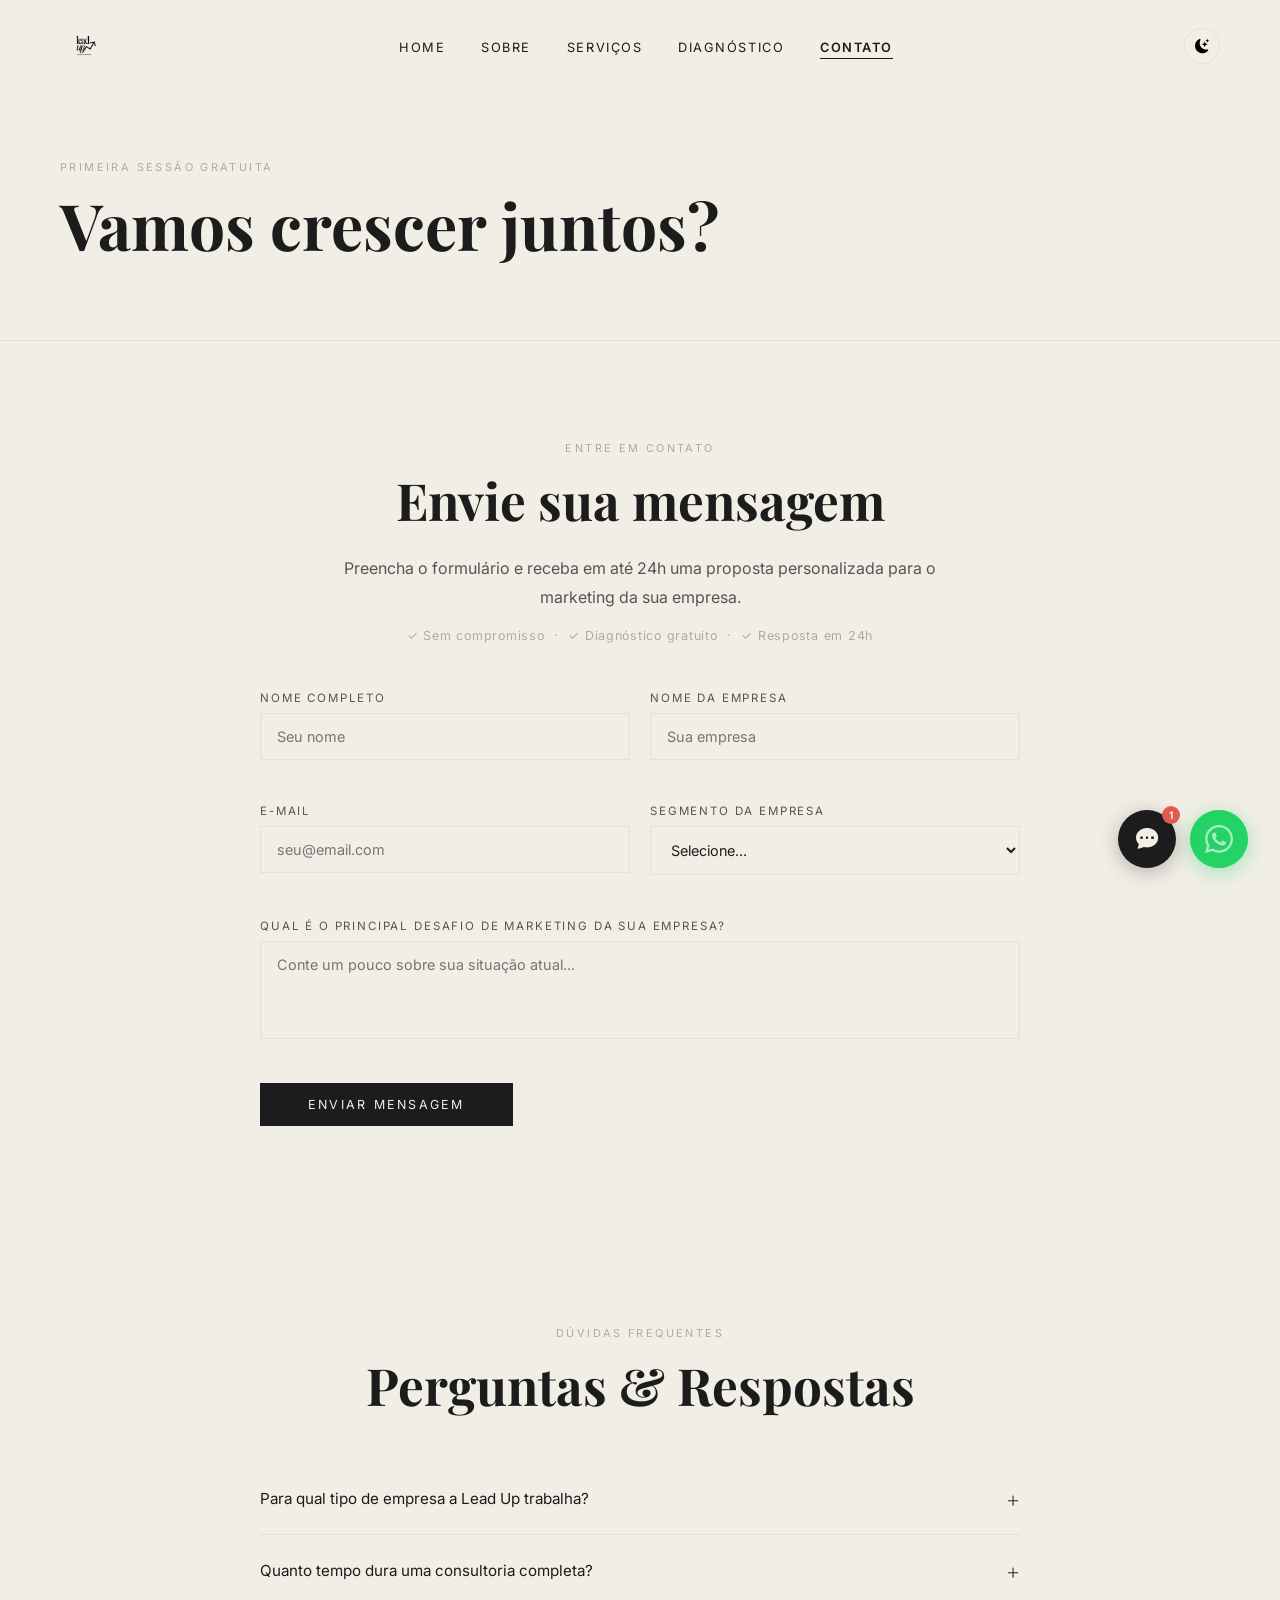
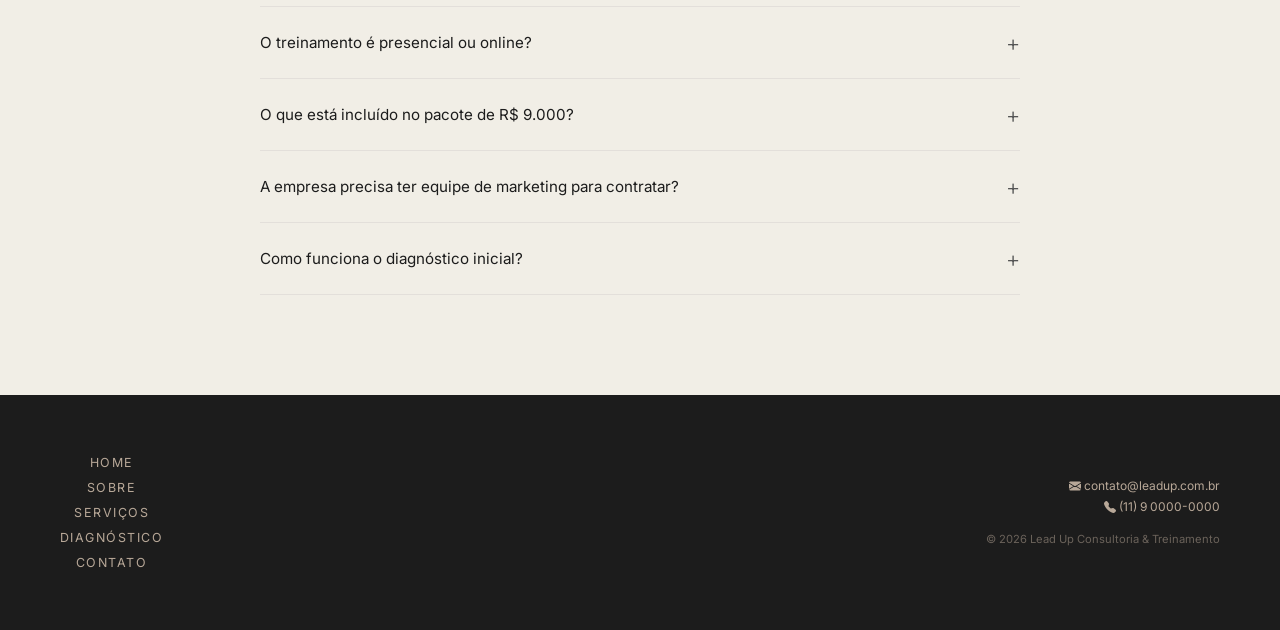
==== contato.html @ b9bf4597 "Initial commit: Lead Up marketing site Static multi-page site with services packages, virtual assist" ====
﻿<!DOCTYPE html>
<html lang="pt-BR">
<head>
  <meta charset="UTF-8" />
  <meta name="viewport" content="width=device-width, initial-scale=1.0" />
  <title>Contato — Lead Up</title>
  <link rel="preconnect" href="https://fonts.googleapis.com" />
  <link href="https://fonts.googleapis.com/css2?family=Playfair+Display:ital,wght@0,400;0,700;0,900;1,400&family=Inter:wght@300;400;500;600&display=swap" rel="stylesheet" />
    <link rel="icon" type="image/png" sizes="32x32" href="assets/favicons/favicon-32.png" />
  <link rel="icon" type="image/png" sizes="16x16" href="assets/favicons/favicon-16.png" />
  <link rel="apple-touch-icon" sizes="180x180" href="assets/favicons/favicon-180.png" /><link rel="stylesheet" href="assets/css/styles.css" />
  <link rel="stylesheet" href="https://cdn.jsdelivr.net/npm/bootstrap-icons@1.11.3/font/bootstrap-icons.min.css" />
</head>
<body>

  <div id="loader"><img src="assets/img/logo-transparent.png" alt="Lead Up" class="loader-logo" /></div>
  <div id="readProgress"></div>

  <nav id="navbar">
    <div class="nav-logo"><a href="index.html"><img src="assets/img/logo-transparent.png" alt="Lead Up" /></a></div>
    <ul class="nav-links">
      <li><a href="index.html">Home</a></li>
      <li><a href="sobre.html">Sobre</a></li>
      <li><a href="servicos.html">Serviços</a></li>
      <li><a href="diagnostico.html">Diagnóstico</a></li>
      <li><a href="contato.html">Contato</a></li>
    </ul>
    <div class="nav-actions">
      <button id="themeToggle" class="theme-toggle" title="Modo escuro"><span class="theme-icon"><i class="bi bi-moon-stars-fill"></i></span></button>
      <button id="navHamburger" class="nav-hamburger" aria-label="Menu"><span></span><span></span><span></span></button>
    </div>
  </nav>

  <div id="navMobile" class="nav-mobile">
    <button id="navMobileClose" class="nav-mobile-close"><i class="bi bi-x-lg"></i></button>
    <ul>
      <li><a href="index.html" class="mobile-link">Home</a></li>
      <li><a href="sobre.html" class="mobile-link">Sobre</a></li>
      <li><a href="servicos.html" class="mobile-link">Serviços</a></li>
      <li><a href="diagnostico.html" class="mobile-link">Diagnóstico</a></li>
      <li><a href="contato.html" class="mobile-link">Contato</a></li>
    </ul>
  </div>
  <div id="navOverlay" class="nav-overlay"></div>

  <!-- PAGE HEADER -->
  <div class="page-header">
    <div class="page-header-content reveal">
      <p class="section-label">Primeira sessão gratuita</p>
      <h1 class="page-header-title">Vamos crescer juntos?</h1>
    </div>
  </div>

  <!-- CONTATO -->
  <section id="contato">
    <div class="reveal" style="text-align:center">
      <p class="section-label">Entre em contato</p>
      <h2 class="section-title">Envie sua mensagem</h2>
      <p class="section-text" style="margin:0 auto 16px">Preencha o formulário e receba em até 24h uma proposta personalizada para o marketing da sua empresa.</p>
      <p class="contato-garantia reveal" style="transition-delay:.15s">✓ Sem compromisso &nbsp;·&nbsp; ✓ Diagnóstico gratuito &nbsp;·&nbsp; ✓ Resposta em 24h</p>
    </div>
    <form class="contato-form reveal" style="transition-delay:.2s" id="contatoForm" novalidate>
      <div class="contato-row">
        <div class="contato-field">
          <label for="nome">Nome completo</label>
          <input type="text" id="nome" name="nome" placeholder="Seu nome" />
          <span class="field-error" id="erroNome"></span>
        </div>
        <div class="contato-field">
          <label for="empresa">Nome da empresa</label>
          <input type="text" id="empresa" name="empresa" placeholder="Sua empresa" />
          <span class="field-error" id="erroEmpresa"></span>
        </div>
      </div>
      <div class="contato-row">
        <div class="contato-field">
          <label for="email">E-mail</label>
          <input type="email" id="email" name="email" placeholder="seu@email.com" />
          <span class="field-error" id="erroEmail"></span>
        </div>
        <div class="contato-field">
          <label for="segmento">Segmento da empresa</label>
          <select id="segmento" name="segmento">
            <option value="">Selecione...</option>
            <option>Comércio / Varejo</option>
            <option>Serviços</option>
            <option>Alimentação</option>
            <option>Saúde e Bem-estar</option>
            <option>Tecnologia</option>
            <option>Educação</option>
            <option>Outro</option>
          </select>
          <span class="field-error" id="erroSegmento"></span>
        </div>
      </div>
      <div class="contato-field">
        <label for="desafio">Qual é o principal desafio de marketing da sua empresa?</label>
        <textarea id="desafio" name="desafio" rows="4" placeholder="Conte um pouco sobre sua situação atual..."></textarea>
        <span class="field-error" id="erroDesafio"></span>
      </div>
      <button type="submit" class="contato-submit">Enviar mensagem</button>
    </form>
    <div class="contato-sucesso hidden" id="contatoSucesso">
      <div class="sucesso-icon">✓</div>
      <h3>Mensagem enviada!</h3>
      <p>Obrigado pelo interesse. Nossa equipe entrará em contato em breve.</p>
    </div>
  </section>

  <!-- FAQ -->
  <section id="faq" style="background:var(--cream)">
    <div class="reveal" style="text-align:center">
      <p class="section-label">Dúvidas frequentes</p>
      <h2 class="section-title">Perguntas &amp; Respostas</h2>
    </div>
    <div class="faq-list reveal" style="transition-delay:.2s; max-width:760px; margin:48px auto 0">
      <div class="faq-item">
        <button class="faq-question"><span>Para qual tipo de empresa a Lead Up trabalha?</span><span class="faq-icon">+</span></button>
        <div class="faq-answer"><p>Atendemos empresas de pequeno a médio porte de qualquer segmento — lojas, comércios, prestadores de serviço e negócios em crescimento que desejam estruturar ou melhorar seu marketing.</p></div>
      </div>
      <div class="faq-item">
        <button class="faq-question"><span>Quanto tempo dura uma consultoria completa?</span><span class="faq-icon">+</span></button>
        <div class="faq-answer"><p>O pacote completo inclui diagnóstico, planejamento, treinamento e acompanhamento. O tempo varia conforme a complexidade da empresa, mas geralmente entre 30 e 90 dias de atuação ativa.</p></div>
      </div>
      <div class="faq-item">
        <button class="faq-question"><span>O treinamento é presencial ou online?</span><span class="faq-icon">+</span></button>
        <div class="faq-answer"><p>Oferecemos as duas modalidades. Os workshops podem ser realizados presencialmente nas instalações da empresa cliente ou de forma remota, conforme a preferência do contratante.</p></div>
      </div>
      <div class="faq-item">
        <button class="faq-question"><span>O que está incluído no pacote de R$ 9.000?</span><span class="faq-icon">+</span></button>
        <div class="faq-answer"><p>O pacote contempla: diagnóstico completo, planejamento estratégico personalizado, treinamento da equipe com workshops práticos, acompanhamento contínuo e relatório de métricas e resultados.</p></div>
      </div>
      <div class="faq-item">
        <button class="faq-question"><span>A empresa precisa ter equipe de marketing para contratar?</span><span class="faq-icon">+</span></button>
        <div class="faq-answer"><p>Não. Trabalhamos tanto com empresas que ainda não têm equipe de marketing quanto com aquelas que precisam capacitar a equipe existente. O treinamento é adaptado ao nível atual de cada time.</p></div>
      </div>
      <div class="faq-item">
        <button class="faq-question"><span>Como funciona o diagnóstico inicial?</span><span class="faq-icon">+</span></button>
        <div class="faq-answer"><p>O diagnóstico é uma análise completa dos processos, canais de comunicação, presença digital e estratégias atuais. A partir dele, identificamos os principais pontos de melhoria e oportunidades de crescimento.</p></div>
      </div>
    </div>
  </section>

  <footer>
    <div class="footer-links"><a href="index.html">Home</a><a href="sobre.html">Sobre</a><a href="servicos.html">Serviços</a><a href="diagnostico.html">Diagnóstico</a><a href="contato.html">Contato</a></div>
    <div class="footer-contact"><p><i class="bi bi-envelope-fill"></i> contato@leadup.com.br</p><p><i class="bi bi-telephone-fill"></i> (11) 9 0000-0000</p><p style="margin-top:12px; opacity:.5; font-size:.7rem">© 2026 Lead Up Consultoria &amp; Treinamento</p></div>
  </footer>

  <a class="whatsapp-btn" href="https://wa.me/5511900000000" target="_blank" title="WhatsApp">
    <svg viewBox="0 0 24 24" fill="currentColor" width="28" height="28"><path d="M17.472 14.382c-.297-.149-1.758-.867-2.03-.967-.273-.099-.471-.148-.67.15-.197.297-.767.966-.94 1.164-.173.199-.347.223-.644.075-.297-.15-1.255-.463-2.39-1.475-.883-.788-1.48-1.761-1.653-2.059-.173-.297-.018-.458.13-.606.134-.133.298-.347.446-.52.149-.174.198-.298.298-.497.099-.198.05-.371-.025-.52-.075-.149-.669-1.612-.916-2.207-.242-.579-.487-.5-.669-.51-.173-.008-.371-.01-.57-.01-.198 0-.52.074-.792.372-.272.297-1.04 1.016-1.04 2.479 0 1.462 1.065 2.875 1.213 3.074.149.198 2.096 3.2 5.077 4.487.709.306 1.262.489 1.694.625.712.227 1.36.195 1.871.118.571-.085 1.758-.719 2.006-1.413.248-.694.248-1.289.173-1.413-.074-.124-.272-.198-.57-.347m-5.421 7.403h-.004a9.87 9.87 0 01-5.031-1.378l-.361-.214-3.741.982.998-3.648-.235-.374a9.86 9.86 0 01-1.51-5.26c.001-5.45 4.436-9.884 9.888-9.884 2.64 0 5.122 1.03 6.988 2.898a9.825 9.825 0 012.893 6.994c-.003 5.45-4.437 9.884-9.885 9.884m8.413-18.297A11.815 11.815 0 0012.05 0C5.495 0 .16 5.335.157 11.892c0 2.096.547 4.142 1.588 5.945L.057 24l6.305-1.654a11.882 11.882 0 005.683 1.448h.005c6.554 0 11.89-5.335 11.893-11.893a11.821 11.821 0 00-3.48-8.413z"/></svg>
    <span class="whatsapp-pulse"></span>
  </a>

  <script src="assets/js/script.js"></script>
  <script src="assets/js/chatbot.js"></script>
</body>
</html>
---- assets/css/styles.css ----
/* dark mode placeholder — real block comes after :root */

/* ── RESET & BASE ── */
*, *::before, *::after { box-sizing: border-box; margin: 0; padding: 0; }

:root {
  --cream:   #F1EEE6;
  --cream2:  #E3DFDA;
  --black:   #1C1C1C;
  --gray:    #555555;
  --light:   #F1EEE6;
  --accent:  #B8A898;
}

html { scroll-behavior: smooth; }

/* ── DARK MODE — deve vir DEPOIS de :root para sobrescrever ── */
html[data-theme="dark"] {
  --cream:  #1A1714;
  --cream2: #2A2520;
  --black:  #EDE9E2;
  --gray:   #9A9490;
  --light:  #1A1714;
  --accent: #7A6A5A;
}
html[data-theme="dark"] #diferencial,
html[data-theme="dark"] #sustentabilidade,
html[data-theme="dark"] footer { background: #0C0A08; }
html[data-theme="dark"] #diferencial,
html[data-theme="dark"] #diferencial .section-title,
html[data-theme="dark"] #diferencial .dif-item h3 { color: #EDE9E2; }
html[data-theme="dark"] #diferencial .section-label,
html[data-theme="dark"] #diferencial .section-text,
html[data-theme="dark"] #diferencial .dif-item p { color: #9A9490; }
html[data-theme="dark"] .loader-logo { filter: invert(1); }
html[data-theme="dark"] footer img { filter: invert(1); opacity: .7; }
html[data-theme="dark"] .whatsapp-btn { box-shadow: 0 4px 20px rgba(37,211,102,.25); }
html[data-theme="dark"] .membro-avatar { background: var(--cream2); color: var(--black); }
html[data-theme="dark"] nav.scrolled {
  background: rgba(20, 17, 14, 0.95);
  box-shadow: 0 1px 20px rgba(0,0,0,.4);
}
/* Logo: inverte para branco no modo escuro e no footer (fundo escuro) */
html[data-theme="dark"] .nav-logo img,
html[data-theme="dark"] .hero-logo,
html[data-theme="dark"] .loader-logo,
html[data-theme="dark"] .nav-mobile img { filter: invert(1); }

body {
  font-family: 'Inter', sans-serif;
  background: var(--light);
  color: var(--black);
  overflow-x: hidden;
}

/* ── LOADING SCREEN ── */
#loader {
  position: fixed;
  inset: 0;
  background: var(--cream);
  z-index: 9999;
  display: flex;
  align-items: center;
  justify-content: center;
  transition: opacity .7s ease, visibility .7s ease;
}
#loader.hidden { opacity: 0; visibility: hidden; pointer-events: none; }
.loader-logo {
  width: 200px;
  animation: loaderPop .9s ease both;
}
@keyframes loaderPop {
  0%   { opacity: 0; transform: scale(.85); }
  60%  { opacity: 1; transform: scale(1.04); }
  100% { opacity: 1; transform: scale(1); }
}

/* ── PROGRESS BAR ── */
#readProgress {
  position: fixed;
  top: 0; left: 0;
  height: 2px;
  width: 0%;
  background: var(--black);
  z-index: 300;
  transition: width .1s linear;
}

/* ── NAVBAR ── */
nav {
  position: fixed;
  top: 0; left: 0; right: 0;
  z-index: 100;
  padding: 20px 60px;
  display: flex;
  align-items: center;
  justify-content: space-between;
  transition: all .4s ease;
}
nav.scrolled {
  background: rgba(240,237,230,.95);
  backdrop-filter: blur(12px);
  padding: 14px 60px;
  box-shadow: 0 1px 20px rgba(0,0,0,.08);
}
.nav-logo img { height: 48px; }
.nav-links { display: flex; gap: 36px; list-style: none; }
.nav-links a {
  text-decoration: none;
  font-size: .8rem;
  letter-spacing: .12em;
  text-transform: uppercase;
  color: var(--black);
  position: relative;
  padding-bottom: 4px;
}
.nav-links a::after {
  content: '';
  position: absolute;
  bottom: 0; left: 0;
  width: 0; height: 1px;
  background: var(--black);
  transition: width .3s ease;
}
.nav-links a:hover::after { width: 100%; }

/* ── THEME TOGGLE + HAMBURGER ── */
.nav-actions { display: flex; align-items: center; gap: 12px; }
.theme-toggle {
  background: none;
  border: 1.5px solid var(--cream2);
  width: 36px; height: 36px;
  border-radius: 50%;
  cursor: pointer;
  font-size: .9rem;
  display: flex; align-items: center; justify-content: center;
  transition: border-color .3s, background .3s;
}
.theme-toggle:hover { background: var(--cream2); }
.nav-hamburger {
  display: none;
  flex-direction: column;
  justify-content: space-between;
  width: 26px; height: 18px;
  background: none;
  border: none;
  cursor: pointer;
  padding: 0;
}
.nav-hamburger span {
  display: block;
  height: 1.5px;
  background: var(--black);
  transition: all .3s ease;
}

/* ── MOBILE MENU ── */
.nav-mobile {
  position: fixed;
  top: 0; right: 0;
  width: min(320px, 85vw);
  height: 100vh;
  background: var(--light);
  z-index: 500;
  padding: 64px 40px 40px;
  transform: translateX(100%);
  transition: transform .4s cubic-bezier(.16,1,.3,1);
  display: flex;
  flex-direction: column;
}
.nav-mobile.open { transform: translateX(0); }
.nav-mobile ul { list-style: none; display: flex; flex-direction: column; gap: 8px; margin-top: 16px; }
.nav-mobile ul li a {
  display: block;
  text-decoration: none;
  font-family: 'Playfair Display', serif;
  font-size: 1.5rem;
  color: var(--black);
  padding: 10px 0;
  border-bottom: 1px solid var(--cream2);
  transition: color .2s;
}
.nav-mobile ul li a:hover { color: var(--accent); }
.nav-mobile-close {
  position: absolute;
  top: 20px; right: 20px;
  background: none;
  border: none;
  font-size: 1.3rem;
  cursor: pointer;
  color: var(--gray);
}
.nav-overlay {
  position: fixed;
  inset: 0;
  background: rgba(0,0,0,.4);
  z-index: 499;
  opacity: 0;
  visibility: hidden;
  transition: opacity .4s, visibility .4s;
}
.nav-overlay.open { opacity: 1; visibility: visible; }

/* ── HERO ── */
#hero {
  height: 100vh;
  background: var(--cream);
  display: flex;
  flex-direction: column;
  align-items: center;
  justify-content: center;
  text-align: center;
  position: relative;
  overflow: hidden;
}
.hero-bg-text {
  position: absolute;
  font-family: 'Playfair Display', serif;
  font-size: clamp(80px, 18vw, 220px);
  font-weight: 900;
  color: rgba(0,0,0,.04);
  user-select: none;
  letter-spacing: -.02em;
  white-space: nowrap;
}
.hero-content { position: relative; z-index: 2; }
.hero-logo {
  width: clamp(160px, 22vw, 280px);
  margin-bottom: 40px;
  animation: fadeDown .9s ease both;
}
.hero-tagline {
  font-family: 'Playfair Display', serif;
  font-size: clamp(1.1rem, 2.8vw, 2rem);
  font-style: italic;
  color: var(--black);
  max-width: 640px;
  line-height: 1.5;
  animation: fadeUp 1s .3s ease both;
}
.hero-sub {
  margin-top: 16px;
  font-size: .85rem;
  letter-spacing: .16em;
  text-transform: uppercase;
  color: var(--gray);
  animation: fadeUp 1s .5s ease both;
}
.hero-cta {
  margin-top: 48px;
  display: inline-block;
  padding: 14px 40px;
  border: 1.5px solid var(--black);
  text-decoration: none;
  font-size: .78rem;
  letter-spacing: .18em;
  text-transform: uppercase;
  color: var(--black);
  transition: all .3s;
  animation: fadeUp 1s .7s ease both;
}
.hero-cta:hover { background: var(--black); color: var(--cream); }

.scroll-indicator {
  position: absolute;
  bottom: 36px;
  display: flex;
  flex-direction: column;
  align-items: center;
  gap: 8px;
  animation: pulse 2s infinite;
}
.scroll-indicator span {
  font-size: .65rem;
  letter-spacing: .2em;
  text-transform: uppercase;
  color: var(--gray);
}
.scroll-line {
  width: 1px;
  height: 40px;
  background: linear-gradient(to bottom, var(--black), transparent);
}

/* ── SECTIONS COMMON ── */
section { padding: 100px 60px; }
.section-label {
  font-size: .68rem;
  letter-spacing: .22em;
  text-transform: uppercase;
  color: var(--accent);
  margin-bottom: 16px;
}
.section-title {
  font-family: 'Playfair Display', serif;
  font-size: clamp(2rem, 4vw, 3.2rem);
  line-height: 1.15;
  margin-bottom: 24px;
}
.section-text {
  font-size: 1rem;
  color: var(--gray);
  line-height: 1.8;
  max-width: 620px;
}
.reveal {
  opacity: 0;
  transform: translateY(36px);
  transition: opacity .7s ease, transform .7s ease;
}
.reveal.visible { opacity: 1; transform: none; }

/* ── PAGE HEADER (páginas internas) ── */
.page-header {
  background: var(--cream);
  padding: 160px 60px 80px;
  border-bottom: 1px solid var(--cream2);
}
.page-header-content { max-width: 700px; }
.page-header-title {
  font-family: 'Playfair Display', serif;
  font-size: clamp(2.4rem, 5vw, 4rem);
  line-height: 1.1;
  margin-top: 12px;
}

/* ── NAV ACTIVE LINK ── */
.nav-links a.nav-active::after { width: 100%; }
.nav-links a.nav-active { font-weight: 600; }

/* ── HERO CTAs ── */
.hero-ctas { display: flex; gap: 16px; justify-content: center; flex-wrap: wrap; margin-top: 48px; animation: fadeUp 1s .7s ease both; }
.hero-cta-primary {
  background: var(--black);
  color: var(--cream) !important;
  border-color: var(--black);
}
.hero-cta-primary:hover { opacity: .85; background: var(--black); }
.hero-cta-secondary { background: transparent; }

/* ── BENEFITS BAR ── */
.benefits-bar {
  background: var(--black);
  color: var(--cream);
  display: flex;
  align-items: center;
  justify-content: center;
  flex-wrap: wrap;
  gap: 0;
  padding: 20px 60px;
}
.benefit-item {
  display: flex;
  align-items: center;
  gap: 10px;
  padding: 8px 32px;
  font-size: .82rem;
  letter-spacing: .04em;
}
.benefit-icon { font-size: 1rem; }
.benefit-sep { width: 1px; height: 24px; background: rgba(255,255,255,.15); }

/* ── PARA QUEM É ── */
#para-quem { background: var(--cream); }
.pq-grid {
  display: grid;
  grid-template-columns: repeat(3, 1fr);
  gap: 20px;
  margin-top: 48px;
}
.pq-card {
  background: var(--light);
  border: 1px solid var(--cream2);
  padding: 28px 24px;
  display: flex;
  align-items: flex-start;
  gap: 16px;
  transition: transform .3s, box-shadow .3s;
}
.pq-card:hover { transform: translateY(-4px); box-shadow: 0 12px 28px rgba(0,0,0,.07); }
.pq-icon { font-size: 1.6rem; flex-shrink: 0; }
.pq-card p { font-size: .88rem; color: var(--gray); line-height: 1.6; }
.pq-card strong { color: var(--black); }

/* ── CTA STRIP ── */
.cta-strip {
  background: var(--black);
  color: var(--cream);
  padding: 48px 60px;
  display: flex;
  align-items: center;
  justify-content: space-between;
  gap: 32px;
  flex-wrap: wrap;
}
.cta-strip p {
  font-family: 'Playfair Display', serif;
  font-size: clamp(1.1rem, 2.5vw, 1.6rem);
  font-style: italic;
  max-width: 500px;
}
.cta-strip .hero-cta-primary { border-color: var(--cream); background: var(--cream); color: var(--black) !important; white-space: nowrap; }
.cta-strip .hero-cta-primary:hover { background: transparent; color: var(--cream) !important; }

/* ── CTA INLINE ── */
.cta-inline {
  display: inline-block;
  margin-top: 28px;
  font-size: .82rem;
  letter-spacing: .14em;
  text-transform: uppercase;
  text-decoration: none;
  color: var(--black);
  border-bottom: 1px solid var(--black);
  padding-bottom: 2px;
  transition: opacity .2s;
}
.cta-inline:hover { opacity: .6; }

/* ── DEPOIMENTOS ── */
#depoimentos { background: var(--light); }
.dep-grid {
  display: grid;
  grid-template-columns: repeat(3, 1fr);
  gap: 28px;
  margin-top: 56px;
}
.dep-card {
  background: var(--cream);
  border: 1px solid var(--cream2);
  padding: 36px 28px;
  display: flex;
  flex-direction: column;
  gap: 16px;
  transition: transform .3s, box-shadow .3s;
}
.dep-card:hover { transform: translateY(-4px); box-shadow: 0 16px 40px rgba(0,0,0,.07); }
.dep-stars { color: #C8A96E; font-size: 1rem; letter-spacing: 2px; }
.dep-text {
  font-family: 'Playfair Display', serif;
  font-style: italic;
  font-size: .95rem;
  line-height: 1.7;
  color: var(--black);
  flex: 1;
}
.dep-author { display: flex; align-items: center; gap: 12px; margin-top: 8px; }
.dep-avatar {
  width: 44px; height: 44px;
  border-radius: 50%;
  background: var(--black);
  color: var(--cream);
  display: flex; align-items: center; justify-content: center;
  font-family: 'Playfair Display', serif;
  font-size: .85rem;
  flex-shrink: 0;
}
.dep-author strong { display: block; font-size: .88rem; }
.dep-author span { font-size: .75rem; color: var(--accent); }

/* ── CONTATO GARANTIA ── */
.contato-garantia {
  font-size: .78rem;
  color: var(--accent);
  letter-spacing: .06em;
  margin-bottom: 48px;
}

/* ── FOOTER ── */
footer {
  background: var(--black);
  color: var(--cream);
  padding: 60px;
  display: grid;
  grid-template-columns: 1fr auto 1fr;
  align-items: center;
  gap: 40px;
}
footer img { height: 40px; filter: invert(1); opacity: .8; }
.footer-brand { display: flex; flex-direction: column; gap: 12px; }
.footer-slogan { font-family: 'Playfair Display', serif; font-style: italic; font-size: .85rem; color: var(--accent); max-width: 180px; line-height: 1.5; }
.footer-links { display: flex; flex-direction: column; align-items: center; gap: 10px; }
.footer-links a { text-decoration: none; font-size: .78rem; letter-spacing: .12em; text-transform: uppercase; color: var(--accent); transition: color .2s; }
.footer-links a:hover { color: var(--cream); }
.footer-contact { text-align: right; font-size: .82rem; color: var(--accent); display: flex; flex-direction: column; gap: 6px; }

/* ── MARKETING EVOLUTION TIMELINE ── */
#marketing-evo { background: var(--cream); overflow: hidden; }
.evo-timeline {
  display: flex;
  gap: 0;
  overflow-x: auto;
  padding-bottom: 20px;
  scroll-snap-type: x mandatory;
  -webkit-overflow-scrolling: touch;
  cursor: grab;
}
.evo-timeline:active { cursor: grabbing; }
.evo-timeline::-webkit-scrollbar { height: 3px; }
.evo-timeline::-webkit-scrollbar-track { background: var(--cream2); }
.evo-timeline::-webkit-scrollbar-thumb { background: var(--black); }
.evo-item {
  flex: 0 0 clamp(220px, 28vw, 300px);
  scroll-snap-align: start;
  display: flex;
  flex-direction: column;
  align-items: center;
  padding: 0 16px;
  position: relative;
}
.evo-item::before {
  content: '';
  position: absolute;
  top: 10px;
  left: 50%; right: -50%;
  height: 1px;
  background: var(--cream2);
  z-index: 0;
}
.evo-item:last-child::before { display: none; }
.evo-dot {
  width: 20px; height: 20px;
  border-radius: 50%;
  border: 2px solid var(--cream2);
  background: var(--cream);
  margin-bottom: 24px;
  position: relative;
  z-index: 1;
  transition: all .3s;
}
.evo-leadup .evo-dot {
  background: var(--black);
  border-color: var(--black);
  width: 26px; height: 26px;
}
.evo-card {
  background: var(--light);
  border: 1px solid var(--cream2);
  padding: 24px 20px;
  width: 100%;
  transition: transform .3s, box-shadow .3s;
  cursor: pointer;
}
.evo-item:hover .evo-dot { background: var(--black); border-color: var(--black); }
.evo-item:hover .evo-card { transform: translateY(-4px); box-shadow: 0 12px 32px rgba(0,0,0,.08); }
.evo-version {
  font-family: 'Playfair Display', serif;
  font-size: 2rem;
  font-weight: 900;
  opacity: .15;
  display: block;
  margin-bottom: 8px;
}
.evo-leadup .evo-version { opacity: .8; }
.evo-title {
  font-family: 'Playfair Display', serif;
  font-size: 1rem;
  margin-bottom: 4px;
}
.evo-era { font-size: .7rem; letter-spacing: .12em; text-transform: uppercase; color: var(--accent); margin-bottom: 12px; }
.evo-desc { font-size: .8rem; color: var(--gray); line-height: 1.6; }
.evo-leadup .evo-card { border-color: var(--black); background: var(--black); }
.evo-leadup .evo-title,
.evo-leadup .evo-desc { color: var(--cream); }
.evo-leadup .evo-era { color: var(--accent); }

/* ── SOBRE ── */
#sobre {
  background: var(--light);
  display: grid;
  grid-template-columns: 1fr 1fr;
  gap: 80px;
  align-items: center;
}
.sobre-quote {
  font-family: 'Playfair Display', serif;
  font-size: clamp(1.4rem, 3vw, 2.2rem);
  font-style: italic;
  line-height: 1.4;
  position: relative;
  padding-left: 28px;
}
.sobre-quote::before {
  content: '';
  position: absolute;
  left: 0; top: 8px;
  width: 3px; height: calc(100% - 16px);
  background: var(--black);
}

/* ── PROCESSO ── */
#processo { background: var(--cream); }
.processo-steps {
  display: flex;
  gap: 0;
  margin-top: 60px;
  position: relative;
}
.processo-steps::before {
  content: '';
  position: absolute;
  top: 28px; left: 28px; right: 28px;
  height: 1px;
  background: var(--black);
}
.step {
  flex: 1;
  display: flex;
  flex-direction: column;
  align-items: center;
  text-align: center;
  padding: 0 16px;
}
.step-num {
  width: 56px; height: 56px;
  border-radius: 50%;
  background: var(--black);
  color: var(--cream);
  display: flex; align-items: center; justify-content: center;
  font-family: 'Playfair Display', serif;
  font-size: 1.1rem;
  margin-bottom: 20px;
  position: relative;
  z-index: 2;
  transition: transform .3s;
}
.step:hover .step-num { transform: scale(1.15); }
.step-title {
  font-family: 'Playfair Display', serif;
  font-size: 1rem;
  margin-bottom: 8px;
}
.step-desc { font-size: .82rem; color: var(--gray); line-height: 1.6; }

/* ── MVV ── */
#mvv { background: var(--light); }
.mvv-grid {
  display: grid;
  grid-template-columns: repeat(3, 1fr);
  gap: 32px;
  margin-top: 60px;
}
.mvv-card {
  padding: 40px 32px;
  border: 1px solid var(--cream2);
  background: var(--cream);
  position: relative;
  overflow: hidden;
  transition: transform .3s, box-shadow .3s;
}
.mvv-card::before {
  content: '';
  position: absolute;
  bottom: 0; left: 0;
  width: 100%; height: 3px;
  background: var(--black);
  transform: scaleX(0);
  transform-origin: left;
  transition: transform .4s ease;
}
.mvv-card:hover { transform: translateY(-6px); box-shadow: 0 20px 50px rgba(0,0,0,.08); }
.mvv-card:hover::before { transform: scaleX(1); }
.mvv-icon { font-size: 2rem; margin-bottom: 20px; }
.mvv-card h3 {
  font-family: 'Playfair Display', serif;
  font-size: 1.4rem;
  margin-bottom: 16px;
}
.mvv-card p { font-size: .88rem; color: var(--gray); line-height: 1.7; }
.values-list { list-style: none; }
.values-list li {
  font-size: .88rem;
  color: var(--gray);
  padding: 6px 0;
  border-bottom: 1px solid var(--cream2);
  display: flex;
  align-items: center;
  gap: 10px;
}
.values-list li::before { content: '→'; font-size: .7rem; }

/* ── DIFERENCIAL ── */
#diferencial { background: var(--black); color: var(--cream); }
#diferencial .section-label { color: var(--accent); }
#diferencial .section-title { color: var(--cream); }
#diferencial .section-text { color: var(--accent); }
.dif-grid {
  display: grid;
  grid-template-columns: repeat(2, 1fr);
  gap: 2px;
  margin-top: 60px;
}
.dif-item {
  padding: 40px;
  border: 1px solid rgba(255,255,255,.08);
  transition: background .3s;
}
.dif-item:hover { background: rgba(255,255,255,.04); }
.dif-item h3 {
  font-family: 'Playfair Display', serif;
  font-size: 1.2rem;
  margin-bottom: 12px;
  color: var(--cream);
}
.dif-item p { font-size: .85rem; color: var(--accent); line-height: 1.7; }
.dif-num {
  font-family: 'Playfair Display', serif;
  font-size: 3rem;
  font-weight: 900;
  opacity: .12;
  margin-bottom: 12px;
}

/* ── SERVIÇOS ── */
#servicos { background: var(--cream); }
.servico-card {
  max-width: 800px;
  margin: 60px auto 0;
  border: 1px solid var(--black);
  padding: 60px;
}
.servico-price {
  font-family: 'Playfair Display', serif;
  font-size: clamp(2.5rem, 5vw, 4rem);
  margin-bottom: 8px;
}
.servico-desc {
  font-size: .88rem;
  color: var(--gray);
  margin-bottom: 40px;
}
.servico-itens {
  display: grid;
  grid-template-columns: repeat(2, 1fr);
  gap: 16px;
}
.servico-item {
  display: flex;
  align-items: flex-start;
  gap: 12px;
  padding: 16px;
  background: var(--light);
}
.servico-item-num {
  font-family: 'Playfair Display', serif;
  font-size: 1.5rem;
  font-weight: 700;
  min-width: 32px;
  color: var(--accent);
}
.servico-item-text h4 { font-size: .88rem; margin-bottom: 4px; }
.servico-item-text p { font-size: .78rem; color: var(--gray); }

/* ── PACOTES ── */
.pacotes-intro { margin: 0 auto; }
.pacotes-group-label { text-align: center; margin: 56px 0 32px; }
.pacotes-grid {
  display: grid;
  grid-template-columns: repeat(4, 1fr);
  gap: 24px;
}
.pacotes-grid-3 { grid-template-columns: repeat(3, 1fr); }
.pacote-card {
  position: relative;
  display: flex;
  flex-direction: column;
  border: 1px solid var(--cream2);
  background: var(--light);
  padding: 32px 28px;
  transition: transform .3s, box-shadow .3s;
}
.pacote-card:hover { transform: translateY(-6px); box-shadow: 0 16px 40px rgba(0,0,0,.08); }
.pacote-card.featured { border: 2px solid var(--black); }
.pacote-badge {
  position: absolute;
  top: -13px; right: 24px;
  background: var(--black);
  color: var(--cream);
  font-size: .65rem;
  letter-spacing: .14em;
  text-transform: uppercase;
  padding: 6px 14px;
}
.pacote-tag { font-size: .68rem; letter-spacing: .18em; text-transform: uppercase; color: var(--accent); margin-bottom: 12px; }
.pacote-name { font-family: 'Playfair Display', serif; font-size: 1.15rem; line-height: 1.3; margin-bottom: 16px; min-height: 2.6em; }
.pacote-price { font-family: 'Playfair Display', serif; font-size: clamp(1.8rem, 3vw, 2.4rem); }
.pacote-period { font-size: .72rem; color: var(--gray); margin-bottom: 16px; }
.pacote-desc { font-size: .82rem; color: var(--gray); line-height: 1.6; margin-bottom: 24px; }
.pacote-checklist { list-style: none; display: flex; flex-direction: column; gap: 10px; margin-bottom: 28px; flex-grow: 1; }
.pacote-checklist li { display: flex; align-items: center; gap: 10px; font-size: .78rem; }
.pacote-checklist li.on { color: var(--black); }
.pacote-checklist li.off { color: var(--gray); opacity: .45; }
.pacote-cta {
  display: block;
  text-align: center;
  padding: 12px 0;
  border: 1.5px solid var(--black);
  font-size: .72rem;
  letter-spacing: .16em;
  text-transform: uppercase;
  color: var(--black);
  text-decoration: none;
  transition: all .3s;
}
.pacote-cta:hover { background: var(--black); color: var(--cream); }
.pacote-card.featured .pacote-cta { background: var(--black); color: var(--cream); }
.pacote-card.featured .pacote-cta:hover { opacity: .85; }

/* ── COMO FUNCIONA ── */
.funciona-grid {
  display: grid;
  grid-template-columns: repeat(3, 1fr);
  gap: 28px;
  margin-top: 56px;
}
.funciona-card {
  background: var(--cream);
  border: 1px solid var(--cream2);
  padding: 36px 28px;
  display: flex;
  flex-direction: column;
  gap: 16px;
}
.funciona-perfil { font-size: .68rem; letter-spacing: .18em; text-transform: uppercase; color: var(--accent); }
.funciona-pacote { font-family: 'Playfair Display', serif; font-size: 1.1rem; }
.funciona-steps { list-style: none; display: flex; flex-direction: column; gap: 10px; }
.funciona-steps li { font-size: .82rem; color: var(--gray); line-height: 1.6; }
.funciona-steps li b { color: var(--black); display: block; }
.funciona-resultado { font-size: .82rem; font-style: italic; padding-top: 12px; border-top: 1px solid var(--cream2); }

/* ── CRONOGRAMA ── */
.crono-timeline {
  display: flex;
  gap: 0;
  overflow-x: auto;
  padding-bottom: 20px;
  margin-top: 56px;
  scroll-snap-type: x mandatory;
  -webkit-overflow-scrolling: touch;
}
.crono-timeline::-webkit-scrollbar { height: 3px; }
.crono-timeline::-webkit-scrollbar-track { background: var(--cream2); }
.crono-timeline::-webkit-scrollbar-thumb { background: var(--black); }
.crono-item {
  flex: 0 0 clamp(220px, 22vw, 280px);
  scroll-snap-align: start;
  display: flex;
  flex-direction: column;
  align-items: center;
  padding: 0 16px;
  position: relative;
}
.crono-item::before {
  content: '';
  position: absolute;
  top: 10px; left: 50%; right: -50%;
  height: 1px;
  background: var(--cream2);
  z-index: 0;
}
.crono-item:last-child::before { display: none; }
.crono-dot {
  width: 20px; height: 20px;
  border-radius: 50%;
  border: 2px solid var(--cream2);
  background: var(--light);
  margin-bottom: 24px;
  position: relative;
  z-index: 1;
}
.crono-card {
  background: var(--light);
  border: 1px solid var(--cream2);
  padding: 24px 20px;
  width: 100%;
}
.crono-period { font-family: 'Playfair Display', serif; font-size: 1.2rem; font-weight: 700; display: block; margin-bottom: 8px; }
.crono-title { font-family: 'Playfair Display', serif; font-size: 1rem; margin-bottom: 8px; }
.crono-desc { font-size: .8rem; color: var(--gray); line-height: 1.6; }
.crono-note { text-align: center; margin-top: 32px; font-size: .85rem; color: var(--gray); }

/* ── NÚMEROS ── */
#numeros { background: var(--light); }
.numeros-grid {
  display: grid;
  grid-template-columns: repeat(4, 1fr);
  gap: 2px;
  margin-top: 60px;
}
.numero-item {
  text-align: center;
  padding: 48px 24px;
  border: 1px solid var(--cream2);
}
.numero-val {
  font-family: 'Playfair Display', serif;
  font-size: clamp(2rem, 4vw, 3.2rem);
  font-weight: 900;
  display: block;
  margin-bottom: 8px;
}
.numero-label { font-size: .75rem; letter-spacing: .14em; text-transform: uppercase; color: var(--gray); }

/* ── EQUIPE ── */
#equipe { background: var(--cream); }
.equipe-grid {
  display: grid;
  grid-template-columns: repeat(3, 1fr);
  gap: 32px;
  margin-top: 60px;
}
.membro {
  text-align: center;
  padding: 40px 24px;
  background: var(--light);
  position: relative;
  overflow: hidden;
  transition: transform .3s;
}
.membro:hover { transform: translateY(-4px); }
.membro-avatar {
  width: 72px; height: 72px;
  border-radius: 50%;
  background: var(--black);
  color: var(--cream);
  display: flex; align-items: center; justify-content: center;
  font-family: 'Playfair Display', serif;
  font-size: 1.5rem;
  margin: 0 auto 20px;
}
.membro h3 { font-family: 'Playfair Display', serif; font-size: 1rem; margin-bottom: 6px; }
.membro p { font-size: .78rem; color: var(--gray); line-height: 1.5; }

/* ── SUSTENTABILIDADE ── */
#sustentabilidade {
  background: var(--black);
  color: var(--cream);
  display: grid;
  grid-template-columns: 1fr 1fr;
  gap: 80px;
  align-items: center;
}
#sustentabilidade .section-label { color: var(--accent); }
#sustentabilidade .section-title { color: var(--cream); }
#sustentabilidade .section-text { color: var(--accent); }
.sus-items { display: flex; flex-direction: column; gap: 20px; margin-top: 40px; }
.sus-item {
  display: flex;
  align-items: center;
  gap: 16px;
  padding: 16px 20px;
  border: 1px solid rgba(255,255,255,.1);
}
.sus-item span { font-size: 1.3rem; }
.sus-item p { font-size: .85rem; color: var(--accent); }

/* ── CONCLUSÃO ── */
#conclusao {
  background: var(--cream);
  text-align: center;
  padding: 120px 60px;
}
.conclusao-quote {
  font-family: 'Playfair Display', serif;
  font-size: clamp(1.8rem, 4vw, 3.2rem);
  font-style: italic;
  max-width: 800px;
  margin: 0 auto 32px;
  line-height: 1.3;
}
.conclusao-source {
  font-size: .78rem;
  letter-spacing: .2em;
  text-transform: uppercase;
  color: var(--gray);
}
.conclusao-bullets {
  display: flex;
  justify-content: center;
  gap: 48px;
  margin-top: 64px;
  flex-wrap: wrap;
}
.conclusao-bullet {
  display: flex;
  align-items: center;
  gap: 12px;
  font-size: .85rem;
  color: var(--gray);
}
.conclusao-bullet::before {
  content: '';
  width: 6px; height: 6px;
  border-radius: 50%;
  background: var(--black);
}

/* ── FOOTER ── */
footer {
  background: var(--black);
  color: var(--cream);
  padding: 60px;
  display: flex;
  align-items: center;
  justify-content: space-between;
}
footer img { height: 40px; filter: invert(1); opacity: .8; }
footer p { font-size: .75rem; color: var(--accent); }

/* ── ANTES E DEPOIS ── */
#antes-depois { background: var(--light); }
.ad-grid {
  display: grid;
  grid-template-columns: repeat(3, 1fr);
  gap: 28px;
}
.ad-card {
  border: 1px solid var(--cream2);
  background: var(--cream);
  overflow: hidden;
}
.ad-toggle-wrap {
  display: flex;
  border-bottom: 1px solid var(--cream2);
}
.ad-btn {
  flex: 1;
  padding: 12px;
  border: none;
  background: transparent;
  font-family: 'Inter', sans-serif;
  font-size: .75rem;
  letter-spacing: .12em;
  text-transform: uppercase;
  cursor: pointer;
  color: var(--gray);
  transition: all .25s;
}
.ad-btn.active { background: var(--black); color: var(--cream); }
.ad-content { padding: 32px; min-height: 200px; position: relative; }
.ad-side { display: none; flex-direction: column; gap: 12px; }
.ad-side.active { display: flex; }
.ad-icon { font-size: 2.2rem; }
.ad-side h3 {
  font-family: 'Playfair Display', serif;
  font-size: 1.1rem;
}
.ad-side p { font-size: .85rem; color: var(--gray); line-height: 1.7; }

/* ── QUIZ ── */
#quiz { background: var(--cream); }
.quiz-container {
  max-width: 680px;
  margin: 0 auto;
}
.quiz-progress-wrap {
  display: flex;
  align-items: center;
  gap: 16px;
  margin-bottom: 40px;
}
.quiz-progress-bar {
  flex: 1;
  height: 3px;
  background: var(--cream2);
  border-radius: 2px;
  overflow: hidden;
}
.quiz-progress-fill {
  height: 100%;
  background: var(--black);
  width: 20%;
  transition: width .4s ease;
}
.quiz-progress-label {
  font-size: .72rem;
  letter-spacing: .14em;
  text-transform: uppercase;
  color: var(--gray);
  white-space: nowrap;
}
.quiz-question { display: none; }
.quiz-question.active { display: block; }
.quiz-q-text {
  font-family: 'Playfair Display', serif;
  font-size: clamp(1.1rem, 2.5vw, 1.5rem);
  margin-bottom: 28px;
  line-height: 1.4;
}
.quiz-options { display: flex; flex-direction: column; gap: 12px; }
.quiz-opt {
  padding: 16px 20px;
  border: 1.5px solid var(--cream2);
  background: var(--light);
  text-align: left;
  font-family: 'Inter', sans-serif;
  font-size: .9rem;
  cursor: pointer;
  transition: all .25s;
  color: var(--black);
}
.quiz-opt:hover { border-color: var(--black); background: var(--cream); }
.quiz-opt.selected { border-color: var(--black); background: var(--black); color: var(--cream); }
.quiz-result { text-align: center; padding: 40px 20px; }
.quiz-result-icon { font-size: 3.5rem; margin-bottom: 20px; }
.quiz-result-title {
  font-family: 'Playfair Display', serif;
  font-size: 1.8rem;
  margin-bottom: 16px;
}
.quiz-result-text { font-size: .95rem; color: var(--gray); line-height: 1.7; max-width: 500px; margin: 0 auto; }
.quiz-restart {
  display: block;
  margin: 16px auto 0;
  background: none;
  border: none;
  font-size: .78rem;
  letter-spacing: .14em;
  text-transform: uppercase;
  color: var(--gray);
  cursor: pointer;
  text-decoration: underline;
}
.hidden { display: none !important; }

/* ── FAQ ── */
#faq { background: var(--light); }
.faq-item { border-bottom: 1px solid var(--cream2); }
.faq-question {
  width: 100%;
  display: flex;
  justify-content: space-between;
  align-items: center;
  padding: 22px 0;
  background: none;
  border: none;
  text-align: left;
  cursor: pointer;
  font-family: 'Inter', sans-serif;
  font-size: .95rem;
  color: var(--black);
  gap: 16px;
}
.faq-icon {
  font-size: 1.4rem;
  font-weight: 300;
  color: var(--gray);
  transition: transform .3s ease;
  flex-shrink: 0;
}
.faq-item.open .faq-icon { transform: rotate(45deg); }
.faq-answer {
  max-height: 0;
  overflow: hidden;
  transition: max-height .4s ease, padding .4s ease;
}
.faq-answer p {
  font-size: .88rem;
  color: var(--gray);
  line-height: 1.8;
  padding-bottom: 20px;
}

/* ── CONTATO ── */
#contato { background: var(--cream); }
.contato-form {
  max-width: 760px;
  margin: 0 auto;
  display: flex;
  flex-direction: column;
  gap: 20px;
}
.contato-row { display: grid; grid-template-columns: 1fr 1fr; gap: 20px; }
.contato-field { display: flex; flex-direction: column; gap: 8px; }
.contato-field label {
  font-size: .72rem;
  letter-spacing: .16em;
  text-transform: uppercase;
  color: var(--gray);
}
.contato-field input,
.contato-field select,
.contato-field textarea {
  padding: 14px 16px;
  border: 1.5px solid var(--cream2);
  background: var(--light);
  font-family: 'Inter', sans-serif;
  font-size: .9rem;
  color: var(--black);
  outline: none;
  transition: border-color .25s;
  resize: none;
}
.contato-field input:focus,
.contato-field select:focus,
.contato-field textarea:focus { border-color: var(--black); }
.contato-field input.erro,
.contato-field select.erro,
.contato-field textarea.erro { border-color: #c0392b; }
.field-error { font-size: .72rem; color: #c0392b; min-height: 16px; }
.contato-submit {
  align-self: flex-start;
  padding: 14px 48px;
  background: var(--black);
  color: var(--cream);
  border: none;
  font-family: 'Inter', sans-serif;
  font-size: .78rem;
  letter-spacing: .18em;
  text-transform: uppercase;
  cursor: pointer;
  transition: opacity .3s;
}
.contato-submit:hover { opacity: .8; }
.contato-sucesso {
  max-width: 760px;
  margin: 0 auto;
  text-align: center;
  padding: 60px 40px;
  border: 1px solid var(--cream2);
}
.sucesso-icon {
  width: 64px; height: 64px;
  border-radius: 50%;
  background: var(--black);
  color: var(--cream);
  font-size: 1.8rem;
  display: flex; align-items: center; justify-content: center;
  margin: 0 auto 20px;
  animation: scaleIn .4s ease;
}
.contato-sucesso h3 {
  font-family: 'Playfair Display', serif;
  font-size: 1.6rem;
  margin-bottom: 12px;
}
.contato-sucesso p { font-size: .9rem; color: var(--gray); }

/* ── WHATSAPP ── */
.whatsapp-btn {
  position: fixed;
  bottom: 32px; right: 32px;
  width: 58px; height: 58px;
  border-radius: 50%;
  background: #25D366;
  color: #fff;
  display: flex; align-items: center; justify-content: center;
  z-index: 200;
  box-shadow: 0 4px 20px rgba(37,211,102,.4);
  transition: transform .3s;
}
.whatsapp-btn:hover { transform: scale(1.1); }
.whatsapp-pulse {
  position: absolute;
  width: 100%; height: 100%;
  border-radius: 50%;
  background: rgba(37,211,102,.4);
  animation: waPulse 2s infinite;
}
@keyframes waPulse {
  0%   { transform: scale(1); opacity: .8; }
  70%  { transform: scale(1.5); opacity: 0; }
  100% { transform: scale(1.5); opacity: 0; }
}

/* ── CHATBOT ── */
.chatbot { position: fixed; bottom: 32px; right: 104px; z-index: 210; }
.chatbot-toggle {
  position: relative;
  width: 58px; height: 58px;
  border-radius: 50%;
  background: var(--black);
  color: var(--cream);
  border: none;
  display: flex; align-items: center; justify-content: center;
  font-size: 1.4rem;
  cursor: pointer;
  box-shadow: 0 4px 20px rgba(0,0,0,.25);
  transition: transform .3s;
}
.chatbot-toggle:hover { transform: scale(1.08); }
.chatbot-toggle .icon-close { display: none; }
.chatbot.open .chatbot-toggle .icon-chat { display: none; }
.chatbot.open .chatbot-toggle .icon-close { display: flex; }
.chatbot-badge {
  position: absolute; top: -4px; right: -4px;
  width: 18px; height: 18px; border-radius: 50%;
  background: #E05B4F; color: #fff;
  font-size: .65rem; font-weight: 600;
  display: flex; align-items: center; justify-content: center;
  font-family: 'Inter', sans-serif;
}
html[data-theme="dark"] .chatbot-toggle { box-shadow: 0 4px 20px rgba(0,0,0,.5); }

.chatbot-window {
  position: fixed;
  bottom: 104px; right: 32px;
  width: 360px; max-height: min(560px, 70vh);
  background: var(--light);
  border: 1px solid var(--cream2);
  border-radius: 18px;
  box-shadow: 0 16px 48px rgba(0,0,0,.18);
  display: flex; flex-direction: column;
  overflow: hidden;
  z-index: 210;
  opacity: 0; visibility: hidden; transform: translateY(16px) scale(.97);
  transition: opacity .25s, transform .25s, visibility .25s;
}
.chatbot-window.open { opacity: 1; visibility: visible; transform: translateY(0) scale(1); }
html[data-theme="dark"] .chatbot-window { box-shadow: 0 16px 48px rgba(0,0,0,.5); }

.chatbot-header {
  background: var(--black); color: var(--cream);
  padding: 16px 18px;
  display: flex; align-items: center; justify-content: space-between;
  flex-shrink: 0;
}
.chatbot-header-info { display: flex; align-items: center; gap: 12px; }
.chatbot-avatar {
  width: 38px; height: 38px; border-radius: 50%;
  background: var(--accent); color: var(--black);
  display: flex; align-items: center; justify-content: center;
  font-size: 1.1rem; flex-shrink: 0;
}
.chatbot-header-info h3 { font-family: 'Playfair Display', serif; font-size: .95rem; font-weight: 700; margin: 0; }
.chatbot-status { font-size: .68rem; letter-spacing: .08em; text-transform: uppercase; color: var(--accent); display: flex; align-items: center; gap: 4px; }
.chatbot-status i { font-size: .5rem; color: #4ADE80; }
.chatbot-close { background: none; border: none; color: var(--cream); font-size: 1rem; cursor: pointer; opacity: .7; transition: opacity .2s; }
.chatbot-close:hover { opacity: 1; }

.chatbot-messages {
  flex: 1; overflow-y: auto; padding: 18px;
  display: flex; flex-direction: column; gap: 12px;
  min-height: 240px;
}
.chatbot-msg { max-width: 85%; padding: 10px 14px; border-radius: 14px; font-size: .82rem; line-height: 1.6; font-family: 'Inter', sans-serif; }
.chatbot-msg.bot { align-self: flex-start; background: var(--cream2); color: var(--black); border-radius: 4px 14px 14px 14px; }
.chatbot-msg.user { align-self: flex-end; background: var(--black); color: var(--cream); border-radius: 14px 4px 14px 14px; }
.chatbot-msg.bot strong { color: var(--black); }

.chatbot-typing { display: flex; gap: 4px; align-items: center; padding: 14px; }
.chatbot-typing span { width: 6px; height: 6px; border-radius: 50%; background: var(--gray); animation: chatTyping 1.2s infinite ease-in-out; }
.chatbot-typing span:nth-child(2) { animation-delay: .2s; }
.chatbot-typing span:nth-child(3) { animation-delay: .4s; }
@keyframes chatTyping {
  0%, 60%, 100% { transform: translateY(0); opacity: .4; }
  30% { transform: translateY(-4px); opacity: 1; }
}

.chatbot-quick { display: flex; flex-wrap: wrap; gap: 8px; padding: 0 18px 14px; max-height: 160px; overflow-y: auto; flex-shrink: 0; }
.chatbot-chip {
  border: 1.5px solid var(--cream2); background: var(--light); color: var(--black);
  border-radius: 999px; padding: 8px 14px; font-size: .74rem; font-family: 'Inter', sans-serif;
  cursor: pointer; transition: all .2s; text-align: left;
}
.chatbot-chip:hover { border-color: var(--black); background: var(--black); color: var(--cream); }
.chatbot-chip-cat { display: flex; align-items: center; gap: 6px; }
.chatbot-chip-back { background: transparent; border-style: dashed; }

.chatbot-input-row { display: flex; gap: 8px; padding: 14px 18px; border-top: 1px solid var(--cream2); flex-shrink: 0; }
.chatbot-input-row input {
  flex: 1; border: 1.5px solid var(--cream2); background: var(--cream);
  border-radius: 999px; padding: 10px 16px; font-size: .82rem; color: var(--black);
  font-family: 'Inter', sans-serif; outline: none; transition: border-color .2s;
}
.chatbot-input-row input:focus { border-color: var(--black); }
.chatbot-send {
  width: 40px; height: 40px; border-radius: 50%; border: none;
  background: var(--black); color: var(--cream); display: flex; align-items: center; justify-content: center;
  cursor: pointer; flex-shrink: 0; font-size: .9rem; transition: opacity .2s;
}
.chatbot-send:hover { opacity: .8; }

@keyframes scaleIn {
  from { transform: scale(0); }
  to   { transform: scale(1); }
}

/* ── ANIMATIONS ── */
@keyframes fadeDown {
  from { opacity: 0; transform: translateY(-24px); }
  to   { opacity: 1; transform: none; }
}
@keyframes fadeUp {
  from { opacity: 0; transform: translateY(24px); }
  to   { opacity: 1; transform: none; }
}
@keyframes pulse {
  0%, 100% { opacity: 1; }
  50%       { opacity: .4; }
}

/* ── RESPONSIVE ── */
@media (max-width: 1200px) {
  .pacotes-grid, .pacotes-grid-3 { grid-template-columns: repeat(2, 1fr); }
}
@media (max-width: 900px) {
  nav { padding: 16px 24px; }
  nav.scrolled { padding: 12px 24px; }
  .nav-links { display: none; }
  .nav-hamburger { display: flex; }
  section { padding: 72px 24px; }
  #sobre, #sustentabilidade { grid-template-columns: 1fr; gap: 40px; }
  .mvv-grid, .equipe-grid, .numeros-grid { grid-template-columns: 1fr; }
  .dif-grid { grid-template-columns: 1fr; }
  .processo-steps { flex-direction: column; gap: 24px; }
  .processo-steps::before { display: none; }
  .servico-card { padding: 32px 24px; }
  .servico-itens { grid-template-columns: 1fr; }
  footer { flex-direction: column; gap: 20px; text-align: center; }
  .ad-grid { grid-template-columns: 1fr; }
  .contato-row { grid-template-columns: 1fr; }
  .contato-submit { align-self: stretch; }
  .whatsapp-btn { bottom: 20px; right: 20px; }
  .benefits-bar { padding: 16px 24px; gap: 4px; }
  .benefit-sep { display: none; }
  .benefit-item { padding: 6px 12px; font-size: .75rem; }
  .pq-grid { grid-template-columns: 1fr; }
  .dep-grid { grid-template-columns: 1fr; }
  .pacotes-grid, .pacotes-grid-3, .funciona-grid { grid-template-columns: 1fr; }
  .cta-strip { padding: 36px 24px; flex-direction: column; text-align: center; }
  .cta-strip p { max-width: 100%; }
  footer { grid-template-columns: 1fr; text-align: center; }
  .footer-contact { text-align: center; }
  .footer-links { flex-direction: row; flex-wrap: wrap; justify-content: center; }
  .hero-ctas { flex-direction: column; align-items: center; }
  .chatbot { bottom: 20px; right: 92px; }
  .chatbot-window { bottom: 92px; right: 12px; left: 12px; width: auto; max-height: 65vh; }
}
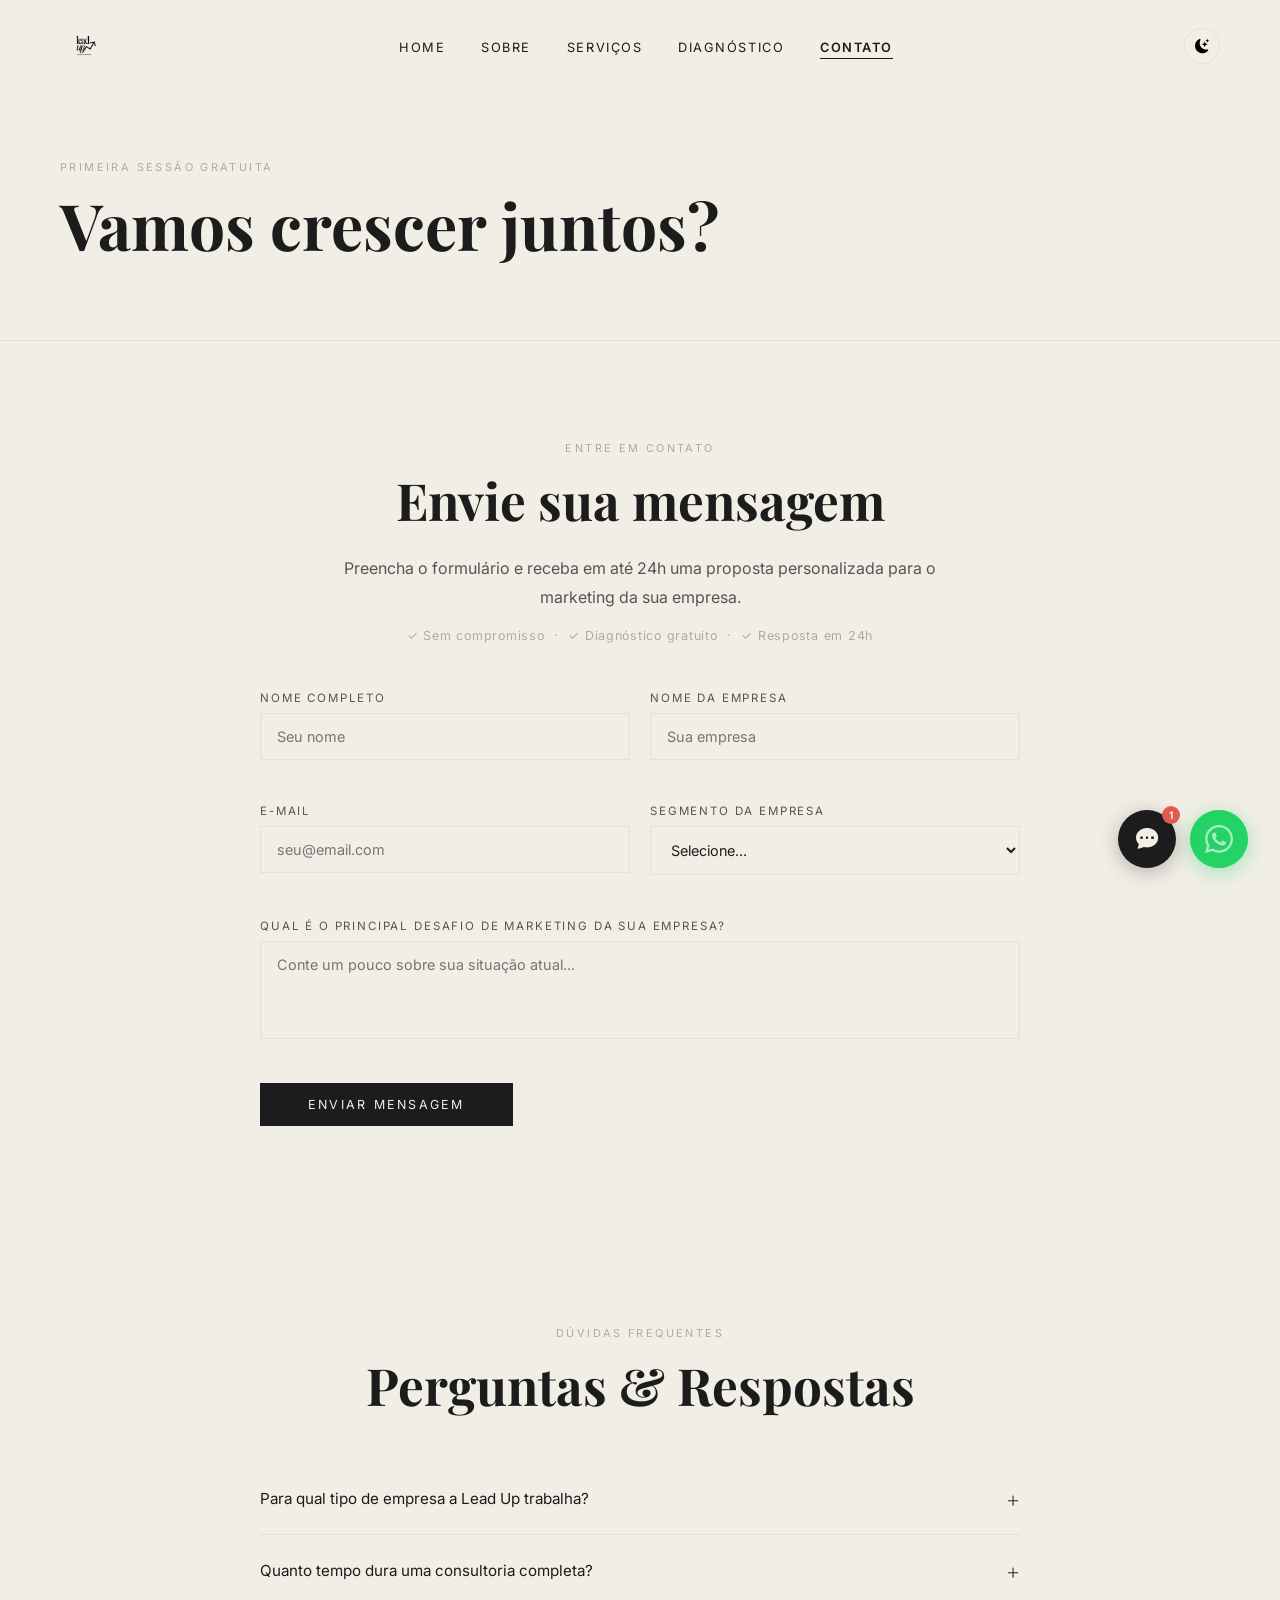
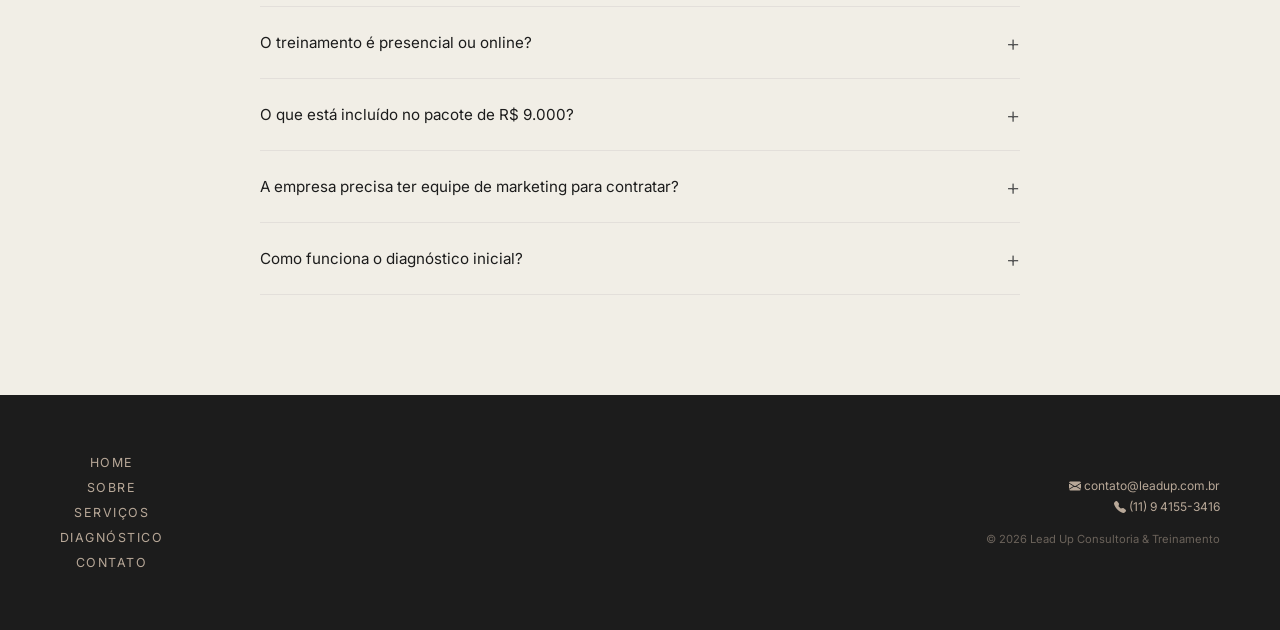
==== commit 4d5be13a: "Update contact phone number to (11) 9 4155-3416 across all pages and footer Co-Authored-By: Claude S" ====
--- a/contato.html
+++ b/contato.html
@@ -143,10 +143,10 @@
 
   <footer>
     <div class="footer-links"><a href="index.html">Home</a><a href="sobre.html">Sobre</a><a href="servicos.html">Serviços</a><a href="diagnostico.html">Diagnóstico</a><a href="contato.html">Contato</a></div>
-    <div class="footer-contact"><p><i class="bi bi-envelope-fill"></i> contato@leadup.com.br</p><p><i class="bi bi-telephone-fill"></i> (11) 9 0000-0000</p><p style="margin-top:12px; opacity:.5; font-size:.7rem">© 2026 Lead Up Consultoria &amp; Treinamento</p></div>
+    <div class="footer-contact"><p><i class="bi bi-envelope-fill"></i> contato@leadup.com.br</p><p><i class="bi bi-telephone-fill"></i> (11) 9 4155-3416</p><p style="margin-top:12px; opacity:.5; font-size:.7rem">© 2026 Lead Up Consultoria &amp; Treinamento</p></div>
   </footer>
 
-  <a class="whatsapp-btn" href="https://wa.me/5511900000000" target="_blank" title="WhatsApp">
+  <a class="whatsapp-btn" href="https://wa.me/5511941553416" target="_blank" title="WhatsApp">
     <svg viewBox="0 0 24 24" fill="currentColor" width="28" height="28"><path d="M17.472 14.382c-.297-.149-1.758-.867-2.03-.967-.273-.099-.471-.148-.67.15-.197.297-.767.966-.94 1.164-.173.199-.347.223-.644.075-.297-.15-1.255-.463-2.39-1.475-.883-.788-1.48-1.761-1.653-2.059-.173-.297-.018-.458.13-.606.134-.133.298-.347.446-.52.149-.174.198-.298.298-.497.099-.198.05-.371-.025-.52-.075-.149-.669-1.612-.916-2.207-.242-.579-.487-.5-.669-.51-.173-.008-.371-.01-.57-.01-.198 0-.52.074-.792.372-.272.297-1.04 1.016-1.04 2.479 0 1.462 1.065 2.875 1.213 3.074.149.198 2.096 3.2 5.077 4.487.709.306 1.262.489 1.694.625.712.227 1.36.195 1.871.118.571-.085 1.758-.719 2.006-1.413.248-.694.248-1.289.173-1.413-.074-.124-.272-.198-.57-.347m-5.421 7.403h-.004a9.87 9.87 0 01-5.031-1.378l-.361-.214-3.741.982.998-3.648-.235-.374a9.86 9.86 0 01-1.51-5.26c.001-5.45 4.436-9.884 9.888-9.884 2.64 0 5.122 1.03 6.988 2.898a9.825 9.825 0 012.893 6.994c-.003 5.45-4.437 9.884-9.885 9.884m8.413-18.297A11.815 11.815 0 0012.05 0C5.495 0 .16 5.335.157 11.892c0 2.096.547 4.142 1.588 5.945L.057 24l6.305-1.654a11.882 11.882 0 005.683 1.448h.005c6.554 0 11.89-5.335 11.893-11.893a11.821 11.821 0 00-3.48-8.413z"/></svg>
     <span class="whatsapp-pulse"></span>
   </a>
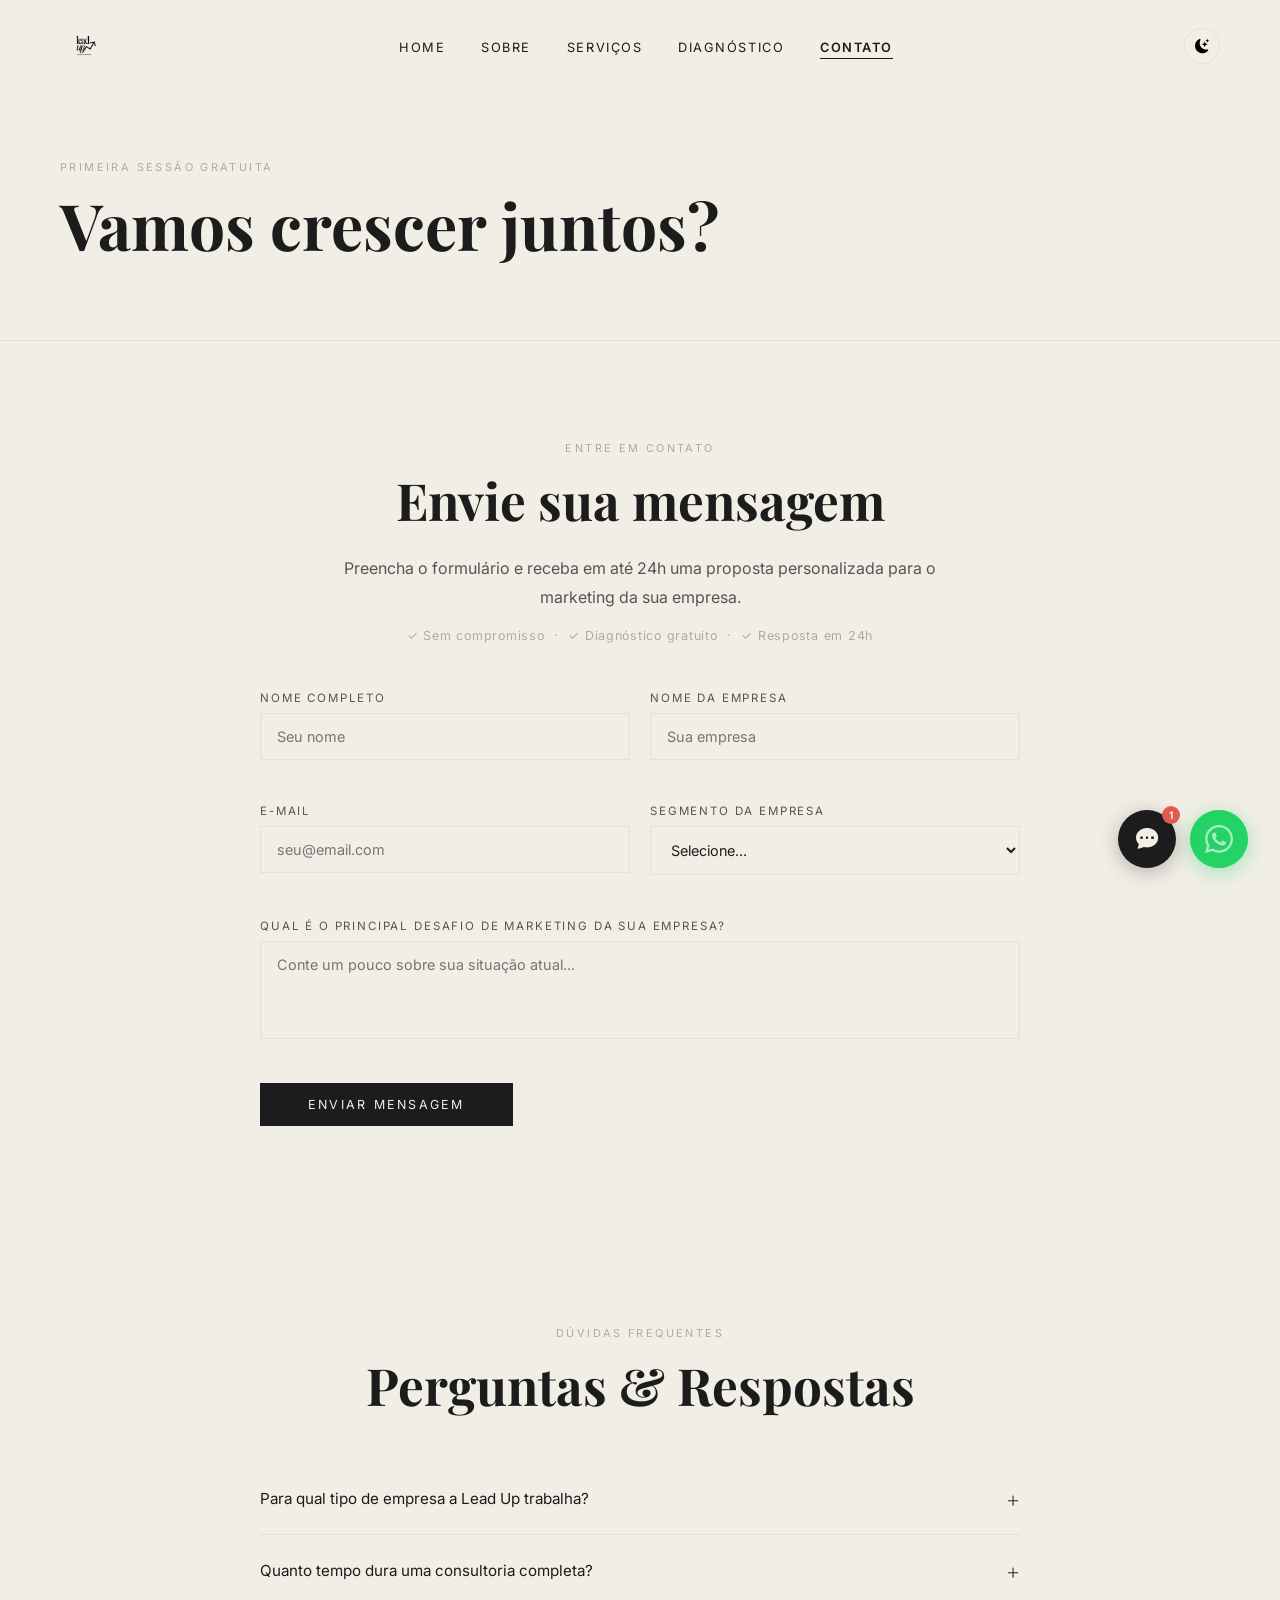
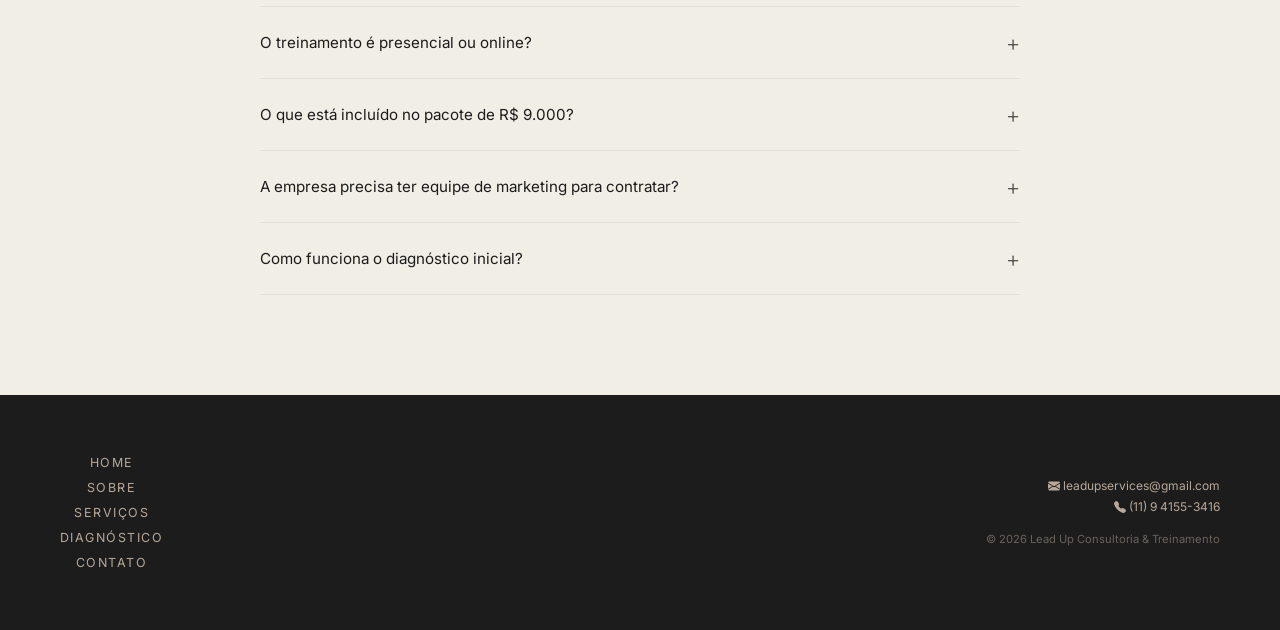
==== commit 060341c1: "Update contact email, add working contact form, expand diagnostic quiz to 18 questions, and rename i" ====
--- a/contato.html
+++ b/contato.html
@@ -17,9 +17,9 @@
   <div id="readProgress"></div>
 
   <nav id="navbar">
-    <div class="nav-logo"><a href="index.html"><img src="assets/img/logo-transparent.png" alt="Lead Up" /></a></div>
+    <div class="nav-logo"><a href="Home.html"><img src="assets/img/logo-transparent.png" alt="Lead Up" /></a></div>
     <ul class="nav-links">
-      <li><a href="index.html">Home</a></li>
+      <li><a href="Home.html">Home</a></li>
       <li><a href="sobre.html">Sobre</a></li>
       <li><a href="servicos.html">Serviços</a></li>
       <li><a href="diagnostico.html">Diagnóstico</a></li>
@@ -34,7 +34,7 @@
   <div id="navMobile" class="nav-mobile">
     <button id="navMobileClose" class="nav-mobile-close"><i class="bi bi-x-lg"></i></button>
     <ul>
-      <li><a href="index.html" class="mobile-link">Home</a></li>
+      <li><a href="Home.html" class="mobile-link">Home</a></li>
       <li><a href="sobre.html" class="mobile-link">Sobre</a></li>
       <li><a href="servicos.html" class="mobile-link">Serviços</a></li>
       <li><a href="diagnostico.html" class="mobile-link">Diagnóstico</a></li>
@@ -60,6 +60,9 @@
       <p class="contato-garantia reveal" style="transition-delay:.15s">✓ Sem compromisso &nbsp;·&nbsp; ✓ Diagnóstico gratuito &nbsp;·&nbsp; ✓ Resposta em 24h</p>
     </div>
     <form class="contato-form reveal" style="transition-delay:.2s" id="contatoForm" novalidate>
+      <input type="hidden" name="_subject" value="Novo contato pelo site Lead Up" />
+      <input type="hidden" name="_template" value="table" />
+      <input type="text" name="_honey" style="display:none" />
       <div class="contato-row">
         <div class="contato-field">
           <label for="nome">Nome completo</label>
@@ -142,8 +145,8 @@
   </section>
 
   <footer>
-    <div class="footer-links"><a href="index.html">Home</a><a href="sobre.html">Sobre</a><a href="servicos.html">Serviços</a><a href="diagnostico.html">Diagnóstico</a><a href="contato.html">Contato</a></div>
-    <div class="footer-contact"><p><i class="bi bi-envelope-fill"></i> contato@leadup.com.br</p><p><i class="bi bi-telephone-fill"></i> (11) 9 4155-3416</p><p style="margin-top:12px; opacity:.5; font-size:.7rem">© 2026 Lead Up Consultoria &amp; Treinamento</p></div>
+    <div class="footer-links"><a href="Home.html">Home</a><a href="sobre.html">Sobre</a><a href="servicos.html">Serviços</a><a href="diagnostico.html">Diagnóstico</a><a href="contato.html">Contato</a></div>
+    <div class="footer-contact"><p><i class="bi bi-envelope-fill"></i> leadupservices@gmail.com</p><p><i class="bi bi-telephone-fill"></i> (11) 9 4155-3416</p><p style="margin-top:12px; opacity:.5; font-size:.7rem">© 2026 Lead Up Consultoria &amp; Treinamento</p></div>
   </footer>
 
   <a class="whatsapp-btn" href="https://wa.me/5511941553416" target="_blank" title="WhatsApp">
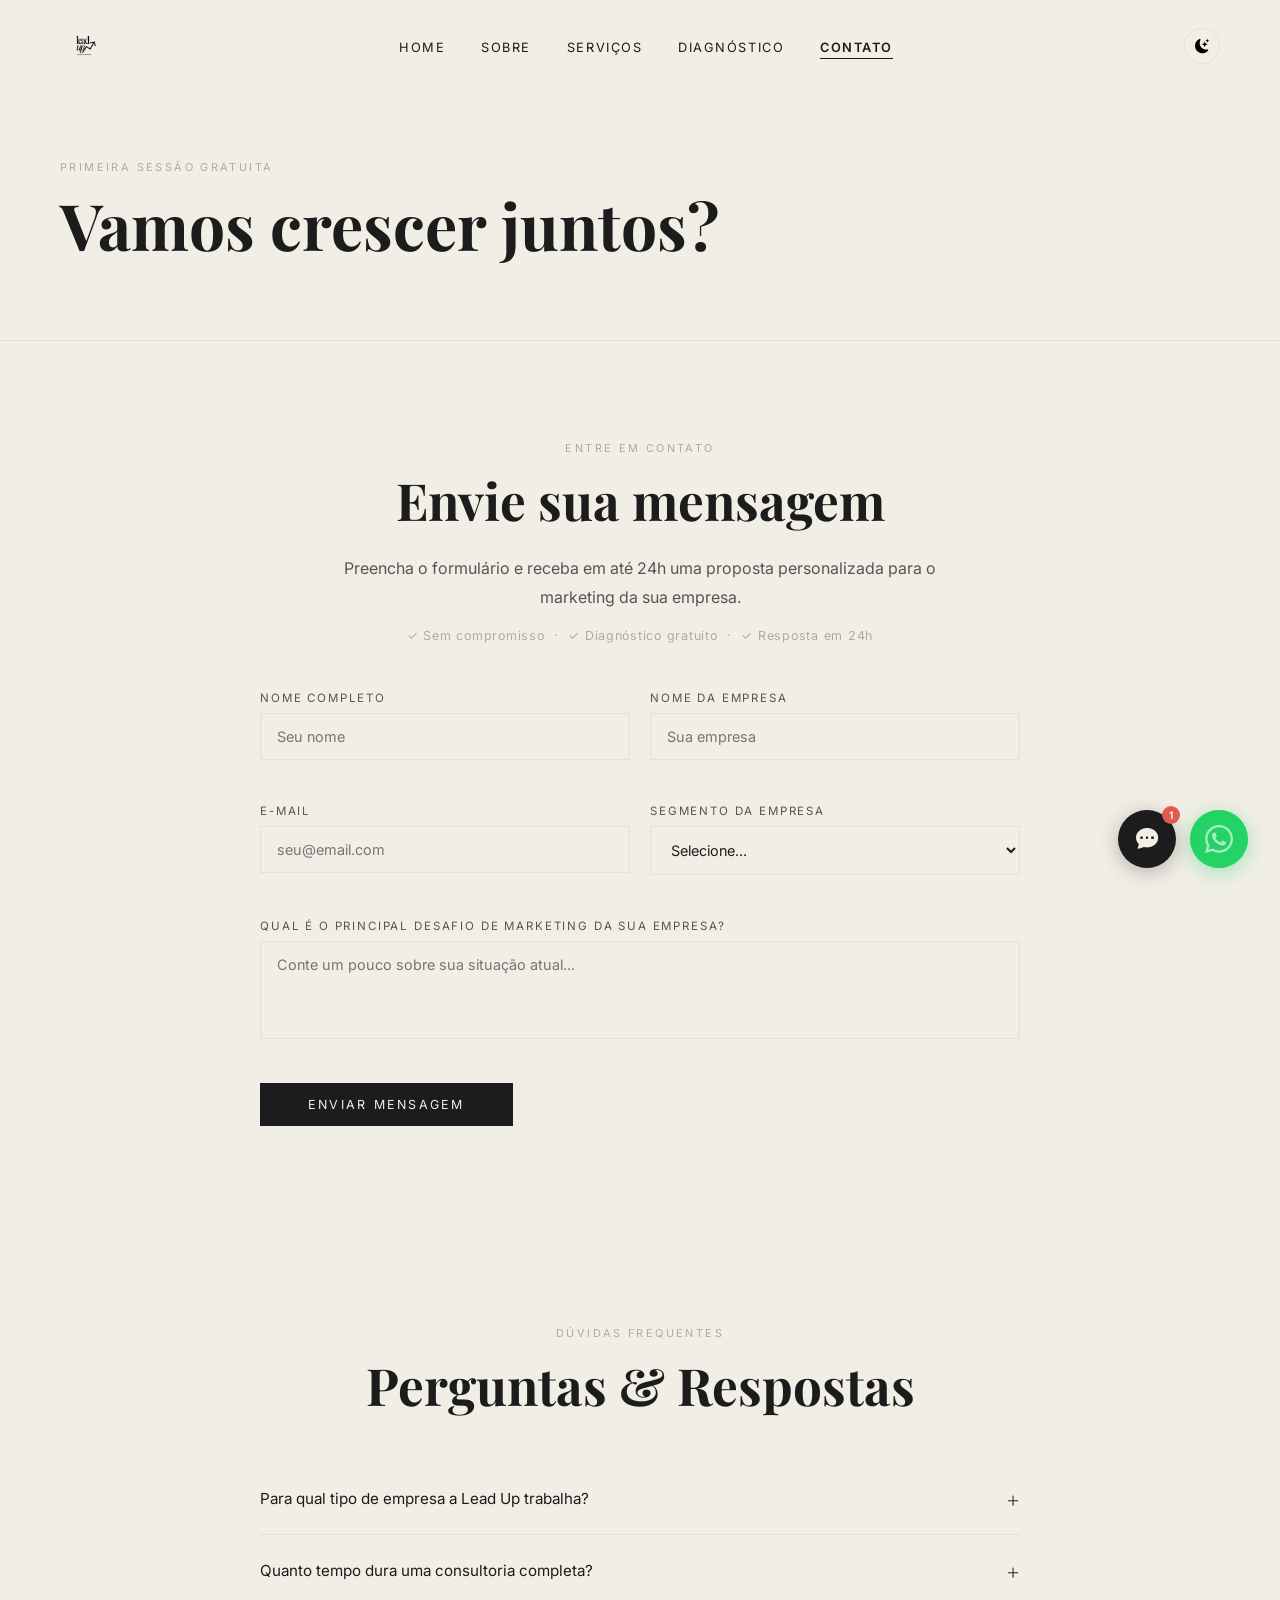
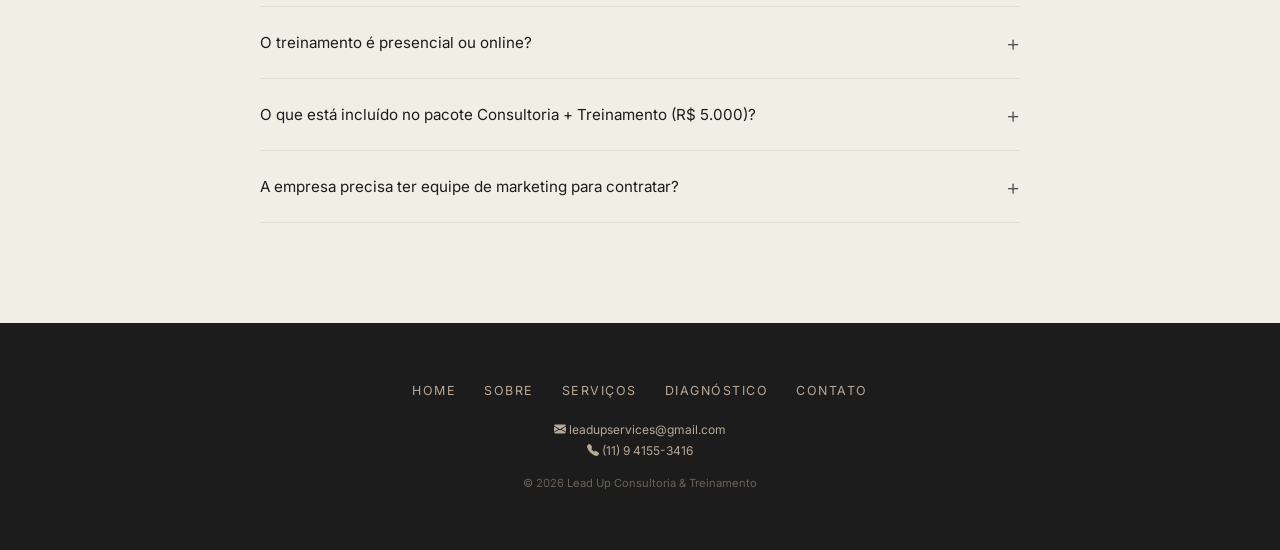
==== commit 4b25652b: "Update site content: new packages, diagnostic quiz, ODS section and layout tweaks - Home: remove scr" ====
--- a/contato.html
+++ b/contato.html
@@ -123,30 +123,36 @@
       </div>
       <div class="faq-item">
         <button class="faq-question"><span>Quanto tempo dura uma consultoria completa?</span><span class="faq-icon">+</span></button>
-        <div class="faq-answer"><p>O pacote completo inclui diagnóstico, planejamento, treinamento e acompanhamento. O tempo varia conforme a complexidade da empresa, mas geralmente entre 30 e 90 dias de atuação ativa.</p></div>
+        <div class="faq-answer"><p>A consultoria de Lead Up dura cerca de 1 mês, passando por diagnóstico, criação de estratégias, aplicação e acompanhamento dos resultados. Para os pacotes mais completos, também podemos oferecer 2 ou 3 meses de acompanhamento, dependendo da necessidade da empresa.</p></div>
       </div>
       <div class="faq-item">
         <button class="faq-question"><span>O treinamento é presencial ou online?</span><span class="faq-icon">+</span></button>
         <div class="faq-answer"><p>Oferecemos as duas modalidades. Os workshops podem ser realizados presencialmente nas instalações da empresa cliente ou de forma remota, conforme a preferência do contratante.</p></div>
       </div>
       <div class="faq-item">
-        <button class="faq-question"><span>O que está incluído no pacote de R$ 9.000?</span><span class="faq-icon">+</span></button>
-        <div class="faq-answer"><p>O pacote contempla: diagnóstico completo, planejamento estratégico personalizado, treinamento da equipe com workshops práticos, acompanhamento contínuo e relatório de métricas e resultados.</p></div>
+        <button class="faq-question"><span>O que está incluído no pacote Consultoria + Treinamento (R$ 5.000)?</span><span class="faq-icon">+</span></button>
+        <div class="faq-answer"><p>O pacote integra teoria e prática: diagnóstico e estratégia de marketing, treinamento da equipe, acompanhamento dos resultados, métricas e feedback.</p></div>
       </div>
       <div class="faq-item">
         <button class="faq-question"><span>A empresa precisa ter equipe de marketing para contratar?</span><span class="faq-icon">+</span></button>
         <div class="faq-answer"><p>Não. Trabalhamos tanto com empresas que ainda não têm equipe de marketing quanto com aquelas que precisam capacitar a equipe existente. O treinamento é adaptado ao nível atual de cada time.</p></div>
       </div>
-      <div class="faq-item">
-        <button class="faq-question"><span>Como funciona o diagnóstico inicial?</span><span class="faq-icon">+</span></button>
-        <div class="faq-answer"><p>O diagnóstico é uma análise completa dos processos, canais de comunicação, presença digital e estratégias atuais. A partir dele, identificamos os principais pontos de melhoria e oportunidades de crescimento.</p></div>
-      </div>
     </div>
   </section>
 
   <footer>
-    <div class="footer-links"><a href="Home.html">Home</a><a href="sobre.html">Sobre</a><a href="servicos.html">Serviços</a><a href="diagnostico.html">Diagnóstico</a><a href="contato.html">Contato</a></div>
-    <div class="footer-contact"><p><i class="bi bi-envelope-fill"></i> leadupservices@gmail.com</p><p><i class="bi bi-telephone-fill"></i> (11) 9 4155-3416</p><p style="margin-top:12px; opacity:.5; font-size:.7rem">© 2026 Lead Up Consultoria &amp; Treinamento</p></div>
+    <div class="footer-links">
+      <a href="Home.html">Home</a>
+      <a href="sobre.html">Sobre</a>
+      <a href="servicos.html">Serviços</a>
+      <a href="diagnostico.html">Diagnóstico</a>
+      <a href="contato.html">Contato</a>
+    </div>
+    <div class="footer-contact">
+      <p><i class="bi bi-envelope-fill"></i> leadupservices@gmail.com</p>
+      <p><i class="bi bi-telephone-fill"></i> (11) 9 4155-3416</p>
+      <p style="margin-top:12px; opacity:.5; font-size:.7rem">© 2026 Lead Up Consultoria &amp; Treinamento</p>
+    </div>
   </footer>
 
   <a class="whatsapp-btn" href="https://wa.me/5511941553416" target="_blank" title="WhatsApp">
--- a/assets/css/styles.css
+++ b/assets/css/styles.css
@@ -21,8 +21,11 @@
   --black:  #EDE9E2;
   --gray:   #9A9490;
   --light:  #1A1714;
-  --accent: #7A6A5A;
-}
+  --accent: #B0A090;
+}
+/* Elementos com fundo claro no modo escuro: mantém o tom escuro para contraste */
+html[data-theme="dark"] .evo-leadup .evo-era,
+html[data-theme="dark"] .chatbot-status { color: #6A5A4A; }
 html[data-theme="dark"] #diferencial,
 html[data-theme="dark"] #sustentabilidade,
 html[data-theme="dark"] footer { background: #0C0A08; }
@@ -32,6 +35,25 @@
 html[data-theme="dark"] #diferencial .section-label,
 html[data-theme="dark"] #diferencial .section-text,
 html[data-theme="dark"] #diferencial .dif-item p { color: #9A9490; }
+/* Faixas escuras: mantém fundo escuro e letras claras no modo escuro */
+html[data-theme="dark"] .benefits-bar,
+html[data-theme="dark"] .cta-strip { background: #0C0A08; }
+html[data-theme="dark"] .benefits-bar,
+html[data-theme="dark"] .cta-strip,
+html[data-theme="dark"] #sustentabilidade,
+html[data-theme="dark"] #sustentabilidade .section-title,
+html[data-theme="dark"] .sus-item strong,
+html[data-theme="dark"] footer,
+html[data-theme="dark"] .footer-links a:hover { color: #EDE9E2; }
+html[data-theme="dark"] #sustentabilidade .section-label,
+html[data-theme="dark"] #sustentabilidade .section-text,
+html[data-theme="dark"] .sus-item p,
+html[data-theme="dark"] .footer-slogan,
+html[data-theme="dark"] .footer-links a,
+html[data-theme="dark"] .footer-contact,
+html[data-theme="dark"] footer p { color: #B8A898; }
+html[data-theme="dark"] .cta-strip .hero-cta-primary { border-color: #EDE9E2; background: #EDE9E2; color: #1C1C1C !important; }
+html[data-theme="dark"] .cta-strip .hero-cta-primary:hover { background: transparent; color: #EDE9E2 !important; }
 html[data-theme="dark"] .loader-logo { filter: invert(1); }
 html[data-theme="dark"] footer img { filter: invert(1); opacity: .7; }
 html[data-theme="dark"] .whatsapp-btn { box-shadow: 0 4px 20px rgba(37,211,102,.25); }
@@ -457,6 +479,16 @@
 }
 .dep-author strong { display: block; font-size: .88rem; }
 .dep-author span { font-size: .75rem; color: var(--accent); }
+.dep-disclaimer {
+  max-width: 640px;
+  margin: 40px auto 0;
+  text-align: center;
+  font-size: .72rem;
+  font-style: italic;
+  line-height: 1.6;
+  color: var(--gray);
+  opacity: .8;
+}
 
 /* ── CONTATO GARANTIA ── */
 .contato-garantia {
@@ -479,10 +511,10 @@
 footer img { height: 40px; filter: invert(1); opacity: .8; }
 .footer-brand { display: flex; flex-direction: column; gap: 12px; }
 .footer-slogan { font-family: 'Playfair Display', serif; font-style: italic; font-size: .85rem; color: var(--accent); max-width: 180px; line-height: 1.5; }
-.footer-links { display: flex; flex-direction: column; align-items: center; gap: 10px; }
+.footer-links { display: flex; flex-wrap: wrap; justify-content: center; gap: 10px 28px; }
 .footer-links a { text-decoration: none; font-size: .78rem; letter-spacing: .12em; text-transform: uppercase; color: var(--accent); transition: color .2s; }
 .footer-links a:hover { color: var(--cream); }
-.footer-contact { text-align: right; font-size: .82rem; color: var(--accent); display: flex; flex-direction: column; gap: 6px; }
+.footer-contact { text-align: center; align-items: center; font-size: .82rem; color: var(--accent); display: flex; flex-direction: column; gap: 6px; }
 
 /* ── MARKETING EVOLUTION TIMELINE ── */
 #marketing-evo { background: var(--cream); overflow: hidden; }
@@ -783,7 +815,7 @@
 }
 .pacote-tag { font-size: .68rem; letter-spacing: .18em; text-transform: uppercase; color: var(--accent); margin-bottom: 12px; }
 .pacote-name { font-family: 'Playfair Display', serif; font-size: 1.15rem; line-height: 1.3; margin-bottom: 16px; min-height: 2.6em; }
-.pacote-price { font-family: 'Playfair Display', serif; font-size: clamp(1.8rem, 3vw, 2.4rem); }
+.pacote-price { font-family: 'Playfair Display', serif; font-size: clamp(1.8rem, 3vw, 2.4rem); margin-bottom: 16px; }
 .pacote-period { font-size: .72rem; color: var(--gray); margin-bottom: 16px; }
 .pacote-desc { font-size: .82rem; color: var(--gray); line-height: 1.6; margin-bottom: 24px; }
 .pacote-checklist { list-style: none; display: flex; flex-direction: column; gap: 10px; margin-bottom: 28px; flex-grow: 1; }
@@ -879,28 +911,6 @@
 .crono-desc { font-size: .8rem; color: var(--gray); line-height: 1.6; }
 .crono-note { text-align: center; margin-top: 32px; font-size: .85rem; color: var(--gray); }
 
-/* ── NÚMEROS ── */
-#numeros { background: var(--light); }
-.numeros-grid {
-  display: grid;
-  grid-template-columns: repeat(4, 1fr);
-  gap: 2px;
-  margin-top: 60px;
-}
-.numero-item {
-  text-align: center;
-  padding: 48px 24px;
-  border: 1px solid var(--cream2);
-}
-.numero-val {
-  font-family: 'Playfair Display', serif;
-  font-size: clamp(2rem, 4vw, 3.2rem);
-  font-weight: 900;
-  display: block;
-  margin-bottom: 8px;
-}
-.numero-label { font-size: .75rem; letter-spacing: .14em; text-transform: uppercase; color: var(--gray); }
-
 /* ── EQUIPE ── */
 #equipe { background: var(--cream); }
 .equipe-grid {
@@ -930,6 +940,8 @@
 }
 .membro h3 { font-family: 'Playfair Display', serif; font-size: 1rem; margin-bottom: 6px; }
 .membro p { font-size: .78rem; color: var(--gray); line-height: 1.5; }
+.membro .membro-role { font-weight: 600; letter-spacing: .04em; }
+.membro .membro-desc { margin-top: 14px; font-size: .82rem; line-height: 1.65; }
 
 /* ── SUSTENTABILIDADE ── */
 #sustentabilidade {
@@ -953,6 +965,16 @@
 }
 .sus-item span { font-size: 1.3rem; }
 .sus-item p { font-size: .85rem; color: var(--accent); }
+.sus-item strong { display: block; font-size: .9rem; color: var(--cream); margin-bottom: 4px; }
+.ods-badge {
+  flex-shrink: 0;
+  width: 52px; height: 52px;
+  display: flex; align-items: center; justify-content: center;
+  color: #fff;
+  font-family: 'Playfair Display', serif;
+  font-weight: 900;
+  font-size: 1.4rem !important;
+}
 
 /* ── CONCLUSÃO ── */
 #conclusao {
@@ -1001,8 +1023,10 @@
   color: var(--cream);
   padding: 60px;
   display: flex;
-  align-items: center;
-  justify-content: space-between;
+  flex-direction: column;
+  align-items: center;
+  gap: 24px;
+  text-align: center;
 }
 footer img { height: 40px; filter: invert(1); opacity: .8; }
 footer p { font-size: .75rem; color: var(--accent); }
@@ -1401,7 +1425,7 @@
   .nav-hamburger { display: flex; }
   section { padding: 72px 24px; }
   #sobre, #sustentabilidade { grid-template-columns: 1fr; gap: 40px; }
-  .mvv-grid, .equipe-grid, .numeros-grid { grid-template-columns: 1fr; }
+  .mvv-grid, .equipe-grid { grid-template-columns: 1fr; }
   .dif-grid { grid-template-columns: 1fr; }
   .processo-steps { flex-direction: column; gap: 24px; }
   .processo-steps::before { display: none; }
